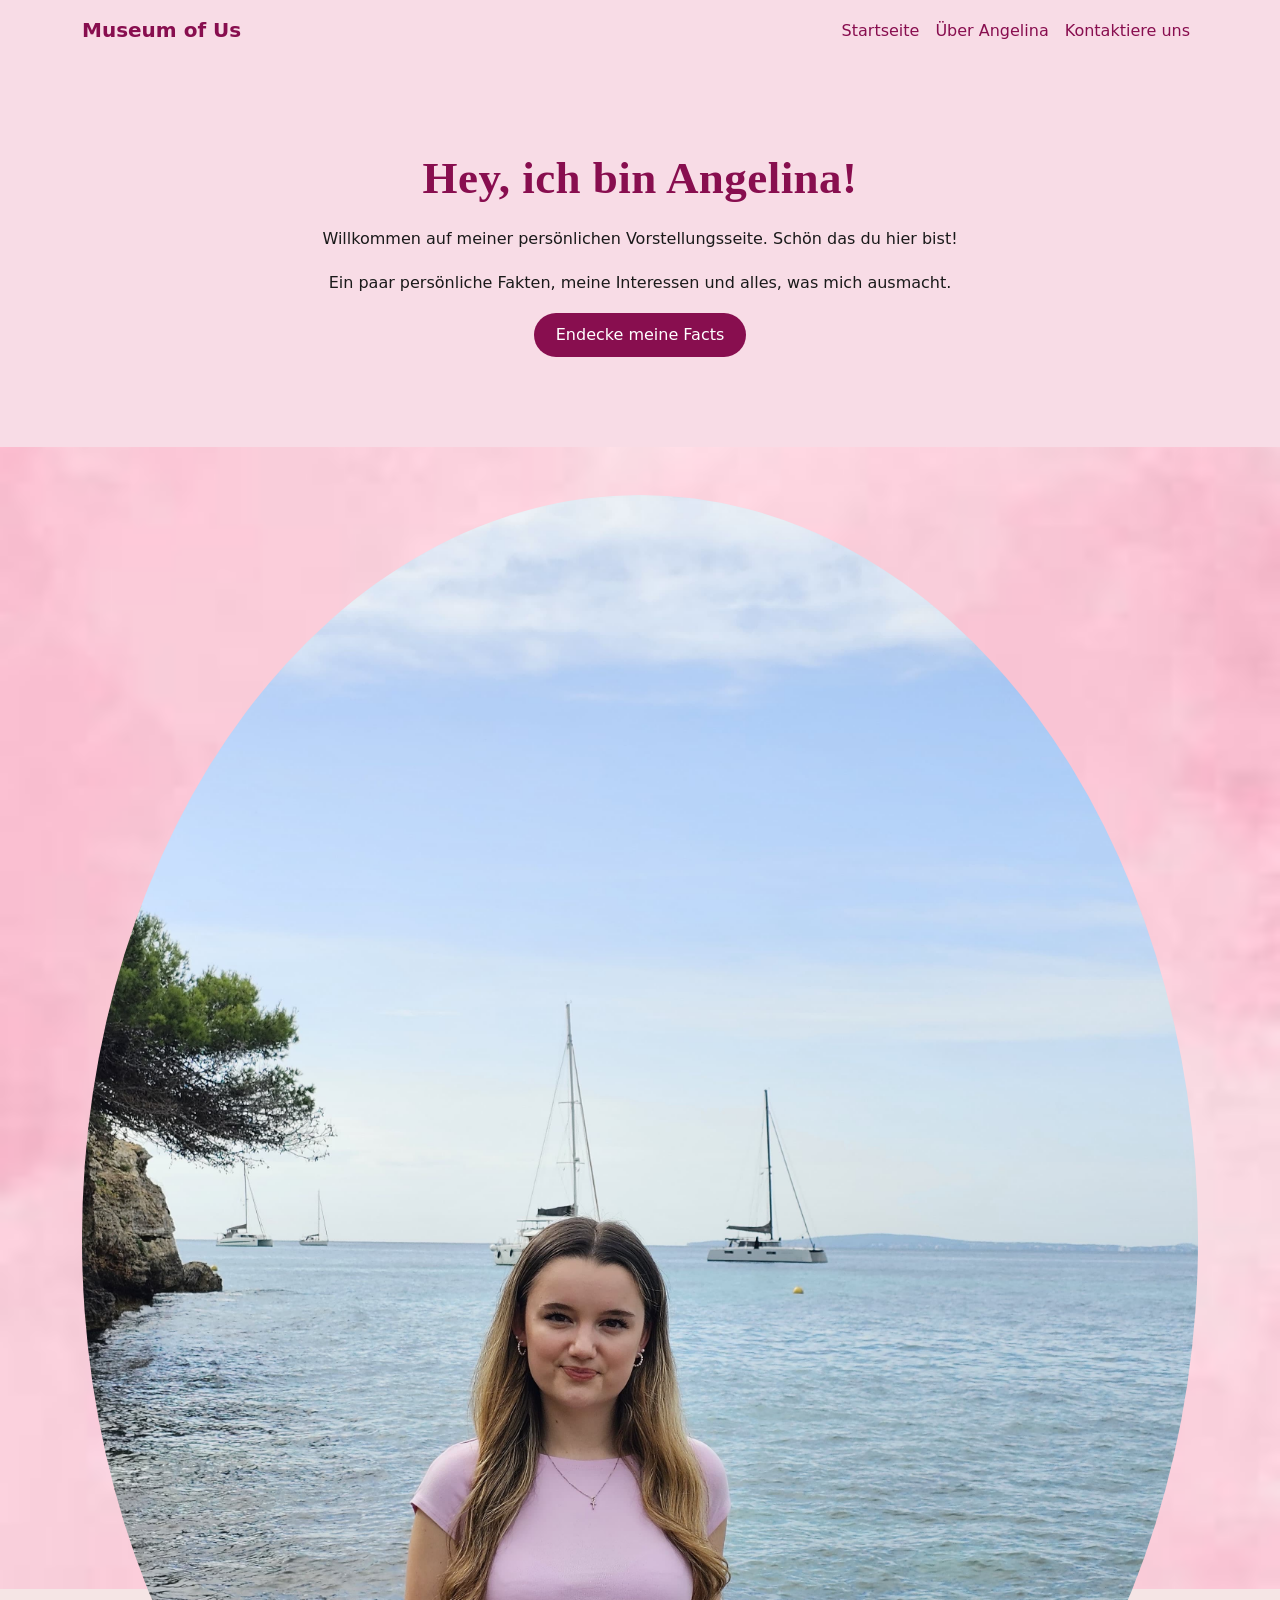
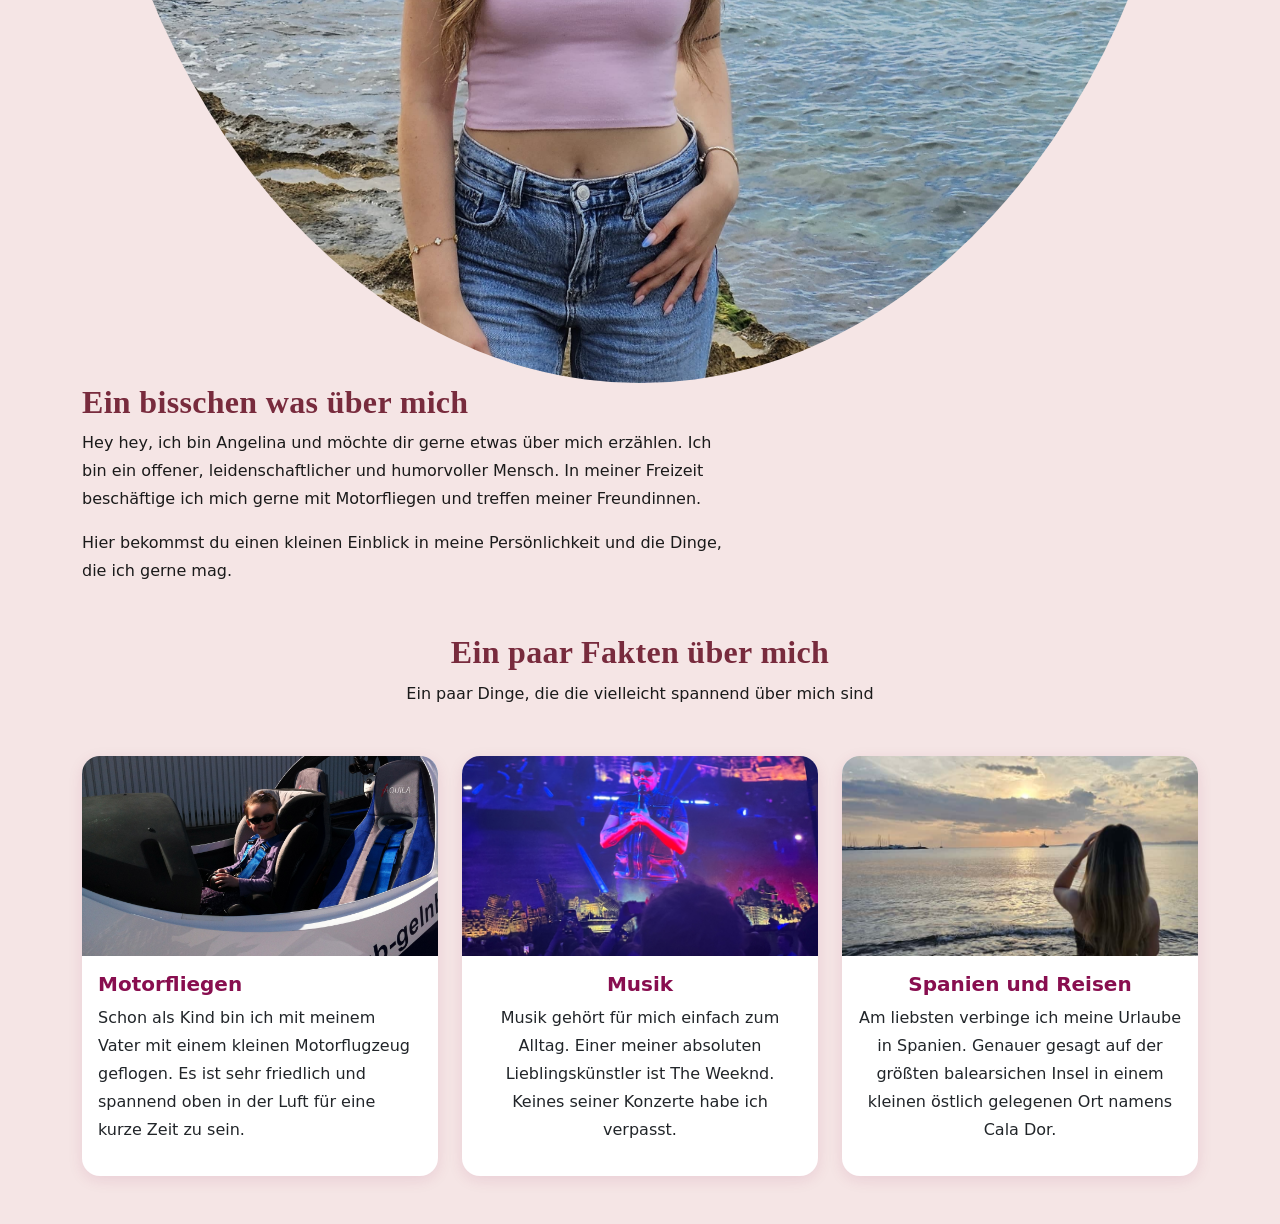
==== angelina.html @ 8da5ff8a "angelina.html geändert" ====
<!DOCTYPE html>
<html lang="de">
<head>
        <meta charset="UTF-8">
        <meta name="viewport" content="width=device-width, initial-scale=1.0">

        <title> Über mich</title>

        <link href="https://cdn.jsdelivr.net/npm/bootstrap@5.3.8/dist/css/bootstrap.min.css" rel="stylesheet">
        <link rel="stylesheet" href="style.css">
    </head>
   
    <body class="ueber-mich-seite">
        <nav class="navbar navbar-expand-lg nabar light">
            <div class="container">

                <a class="navbar-brand" href="index.html">Museum of Us</a>

                <div class="navbar-nav" ms-auto>
                    <a class="nav-link" href="index.html">Startseite</a>
                    <a class="nav-link" href="angelina.html">Über Angelina</a>
                    <a class="nav-link" href="kontakt.html">Kontaktiere uns</a>
                </div>
                    
            </div>
        </nav>



        <header class=" about-header text-center">
            <div class="container">
                
                <h1>Hey, ich bin Angelina!</h1>

                <p>Willkommen auf meiner persönlichen Vorstellungsseite. Schön das du hier bist!</p>

                <p>
                    Ein paar persönliche Fakten, meine Interessen und alles, was mich ausmacht.
                </p>

                <a href="#facts" class="btn pink-button">
                    Endecke meine Facts
                </a>

            </div>
        </header>

         <section class="container my-5">

                    <div class="row align-items-center g-4>

                        <div class="col-md-5 text-center">
                            <img src="images/angelina.jpg"
                             class="img-fluid rounded-circle"
                             alt="Mein Foto">

                        </div>

                        <div class="col-md-7">

                            <h2>Ein bisschen was über mich</h2>

                            <p>
                                Hey hey, ich bin Angelina und möchte dir gerne etwas über mich erzählen. Ich bin ein offener, leidenschaftlicher und humorvoller Mensch. In meiner Freizeit beschäftige ich mich gerne mit Motorfliegen und treffen meiner Freundinnen.
                            </p>

                            <p>
                                Hier bekommst du einen kleinen Einblick in meine Persönlichkeit und die Dinge, die ich gerne mag.
                            </p>

                     </div>
                 </div> 

             </section>


                <section class="container my-5" id="facts">

                    <div class="text-center mb-5">
                        
                            <h2>Ein paar Fakten über mich</h2>

                            <p> Ein paar Dinge, die die vielleicht spannend über mich sind</p>
                           
                        </div>


                        <div class="row g-4">


                            <div class="col-md-4">

                                <div class="card fact-card h-100">

                                   <img src="images/angelina fliegen.JPG" 
                                        class="card-img-top" 
                                        alt="Motorfliegen">

                                   <div class="card-body" text-center">
                        
                                        <h5> Motorfliegen</h5>
                                        <p>
                                            Schon als Kind bin ich mit meinem Vater mit einem kleinen Motorflugzeug geflogen. Es ist sehr friedlich und spannend oben in der Luft für eine kurze Zeit zu sein.
                                        </p>

                                    </div>
                               
                                </div>

                           </div>
                                  
                           
                           <div class="col-md-4">

                                <div class="card fact-card h-100">

                                     <img src="images/the weeknd.JPG"
                                          class="card-img-top"
                                          alt="The Weeknd">

                                     <div class="card-body text-center">

                                          <h5>Musik</h5>

                                          <p> 
                                              Musik gehört für mich einfach zum Alltag. Einer meiner absoluten Lieblingskünstler ist The Weeknd. Keines seiner Konzerte habe ich verpasst.
                                          </p>
                                     </div>
                                </div>
                           </div>

                           <div class="col-md-4">

                                <div class="card fact-card h-100">

                                     <img src="images/angelina urlaub.jpg" 
                                          class="card-img-top"
                                          alt="Spanien">

                                     <div class="card-body text-center">

                                          <h5>Spanien und Reisen</h5>
                                          <p>
                                              Am liebsten verbinge ich meine Urlaube in Spanien. Genauer gesagt auf der größten balearsichen Insel in einem kleinen östlich gelegenen Ort namens Cala Dor.

                                         </p>

                                   </div>
                          
                             </div>

                     </div>

                </div>

             </section>
             
                   
            </body>
            </html>
---- style.css ----
body {
  background-image: url("images/hintergrund.jpg");
  background-size: cover;
  background-position: center;
  background-repeat: no-repeat;
  background-attachment: fixed;
  min-height: 100vh;
}
h1 {
    font-family: 'Imperial Script', cursive;
    font-size: 70px;
    font-weight: 400;
}
.btn-museum {
    background-color: #f5e5e5;
    color: #000000;
    border: 1px solid #f5e5e5;
}
/* Kontaktbereich */
.Kontakt-container {
    max-width: 650px;
    margin: 50px auto;
    padding: 30px;
    background-color: #ffffff;
    border-radius: 15px;
}

/* Überschrift */
.Kontakt-container h2 {
    text-align: center;
    font-size: 28px;
    margin-bottom: 15px;
}

/* Beschreibungstext */
.Kontakt-container p {
    text-align: center;
    margin-bottom: 25px;
}

/* Beschriftungen */
.Kontakt-container label {
    display: block;
    font-weight: bold;
    margin-bottom: 8px;
}

/* Eingabefelder */
.Kontakt-container input,
.Kontakt-container textarea {
    width: 100%;
    padding: 12px;
    margin-bottom: 20px;
    border: 1px solid #e8c5d0;
    border-radius: 8px;
    box-sizing: border-box;
    font-family: Arial, sans-serif;
    font-size: 15px;
}

/* Absende-Button */
.Kontakt-container button {
    background-color: #f5e5e5;
    color: #000000;
    border: 1px solid #e8c5d0;
    padding: 12px 25px;
    border-radius: 8px;
    cursor: pointer;
}

/* Button beim Darüberfahren */
.Kontakt-container button:hover {
    background-color: #e8c5d0;
}
/* =====================================================================
   MUSEUM OF US – style.css
   Eigene Gestaltung zusätzlich zu Bootstrap 5.3
   Aufbau:
     1. Variablen (Farben, Schriften)
     2. Grundlagen
     3. Navigation
     4. Eingangshalle (Hero)
     5. Allgemeine Abschnitte
     6. Karussell
     7. Akkordeon
     8. Buttons
     9. Modal
    10. Footer
    11. Animationen & Barrierefreiheit
    12. Responsive Anpassungen
   ===================================================================== */

/* ---------------------------------------------------------------------
   1. VARIABLEN
   Zentrale Stelle für Farben und Schriften: einmal ändern, überall wirksam
   --------------------------------------------------------------------- */
:root {
  --farbe-rosa: #f5e5e5;        /* Hauptfarbe für Hintergründe */
  --farbe-weinrot: #782b3d;     /* Akzentfarbe für Überschriften, Buttons, Navigation */
  --farbe-weinrot-dunkel: #5c1f2d; /* etwas dunkler für Hover-Effekte */
  --farbe-creme: #dfdfdb;       /* Text auf weinroten Flächen */
  --farbe-schwarz: #1a1a1a;     /* Text auf rosa Flächen (weiches Schwarz) */
  --farbe-rosa-dunkel: #ecd3d3; /* leicht dunkleres Rosa für abwechselnde Abschnitte */

  --schrift-titel: "Cormorant Garamond", Georgia, "Times New Roman", serif;
  --schrift-text: "Lato", system-ui, -apple-system, "Segoe UI", sans-serif;
}
/* UX-Verbesserung: Hintergrund ändern, da das Logo beim Lesen stört */
body.startseite {
  background-image: url("../images/hintergrundrosa.jpg");
  background-size: cover;
  background-position: center;
  background-repeat: no-repeat;
  background-attachment: fixed;
}
/* ---------------------------------------------------------------------
   2. GRUNDLAGEN
   --------------------------------------------------------------------- */
html {
  scroll-behavior: smooth;   /* sanftes Scrollen bei Ankerlinks */
}

body {
  background-color: var(--farbe-rosa);
  color: var(--farbe-schwarz);
  font-family: var(--schrift-text);
  font-weight: 400;
  line-height: 1.75;
}

/* Überschriften in der eleganten Serifenschrift, weinrot */
h1, h2, h3, h4 {
  font-family: var(--schrift-titel);
  color: var(--farbe-weinrot);
  font-weight: 600;
  letter-spacing: 0.01em;
}

/* Sprunglink für Tastaturnutzer:innen */
.skip-link {
  position: absolute;
  top: 0.5rem;
  left: 0.5rem;
  z-index: 2000;
  background: var(--farbe-weinrot);
  color: var(--farbe-creme);
  padding: 0.5rem 1rem;
  border-radius: 0.25rem;
}

/* Kleine Zeile über Überschriften (wie Saalnummern im Museum) */
.eyebrow {
  font-family: var(--schrift-text);
  text-transform: uppercase;
  letter-spacing: 0.25em;
  font-size: 0.8rem;
  font-weight: 700;
  color: var(--farbe-weinrot);
  margin-bottom: 0.75rem;
}

/* ---------------------------------------------------------------------
   3. NAVIGATION
   --------------------------------------------------------------------- */
.museum-navbar {
  background-color: var(--farbe-weinrot);
  border-bottom: 3px double var(--farbe-creme);  /* doppelte Linie wirkt wie ein Rahmen */
  padding-block: 0.75rem;
  transition: box-shadow 0.3s ease;
}

/* Schatten, sobald gescrollt wurde (Klasse wird in script.js gesetzt) */
.museum-navbar.is-scrolled {
  box-shadow: 0 4px 18px rgba(0, 0, 0, 0.25);
}

.museum-navbar .navbar-brand {
  font-family: var(--schrift-titel);
  font-size: 1.7rem;
  font-weight: 700;
  color: var(--farbe-creme);
  letter-spacing: 0.04em;
}

/* Das kleine "of" in kursiv */
.brand-of {
  font-style: italic;
  font-weight: 500;
}

.museum-navbar .nav-link {
  color: var(--farbe-creme);
  text-transform: uppercase;
  letter-spacing: 0.15em;
  font-size: 0.85rem;
  padding: 0.6rem 1rem;
  position: relative;
}
/* UX-Verbesserung: Button besser sichtbar */
.museum-navbar .navbar-toggler {
  --bs-navbar-toggler-border-color: var(--farbe-creme);
  border-width: 2px;
  min-width: 48px;
  min-height: 48px;
}
/* Feine Linie unter dem aktiven bzw. überfahrenen Menüpunkt (nur Desktop) */
@media (min-width: 992px) {
  .museum-navbar .nav-link::after {
    content: "";
    position: absolute;
    left: 1rem;
    right: 1rem;
    bottom: 0.25rem;
    height: 1px;
    background: var(--farbe-creme);
    transform: scaleX(0);
    transition: transform 0.3s ease;
  }

  .museum-navbar .nav-link:hover::after,
  .museum-navbar .nav-link.active::after,
  .museum-navbar .nav-link.show::after {
    transform: scaleX(1);
  }
}

.museum-navbar .nav-link:hover,
.museum-navbar .nav-link:focus,
.museum-navbar .nav-link.active {
  color: #ffffff;
}

/* Dropdown-Menü im Museumsstil */
.museum-dropdown {
  background-color: var(--farbe-rosa);
  border: 1px solid var(--farbe-weinrot);
  border-radius: 0;
  margin-top: 0.5rem;
}

.museum-dropdown .dropdown-item {
  font-family: var(--schrift-titel);
  font-size: 1.15rem;
  color: var(--farbe-weinrot);
  padding: 0.6rem 1.5rem;
}

.museum-dropdown .dropdown-item:hover,
.museum-dropdown .dropdown-item:focus {
  background-color: var(--farbe-weinrot);
  color: var(--farbe-creme);
}

/* ---------------------------------------------------------------------
   4. EINGANGSHALLE (HERO)
   --------------------------------------------------------------------- */
.hero {
  padding-block: clamp(3rem, 9vw, 7rem);  /* flexibler Abstand je nach Bildschirmbreite */
  /* Dezenter Verlauf, der an eine Museumswand im Spotlight erinnert */
  background: radial-gradient(ellipse at top, #fbf1f1 0%, var(--farbe-rosa) 65%);
}

.hero h1 {
  font-size: clamp(2.6rem, 7vw, 5rem);    /* skaliert zwischen Smartphone und Desktop */
  line-height: 1.1;
  margin-bottom: 1.25rem;
}
.title-accent {
  font-style: italic;
  font-weight: 500;
}

/* Verzierung: Linie – Raute – Linie */
.ornament {
  display: flex;
  align-items: center;
  justify-content: center;
  gap: 1rem;
  color: var(--farbe-weinrot);
  margin: 1.5rem auto 2rem;
  max-width: 260px;
}

.ornament::before,
.ornament::after {
  content: "";
  flex: 1;
  height: 1px;
  background: var(--farbe-weinrot);
}

.lead-museum {
  font-family: var(--schrift-titel);
  font-size: clamp(1.3rem, 3vw, 1.7rem);
  font-style: italic;
  line-height: 1.5;
  color: var(--farbe-weinrot);
}

.intro {
  font-size: 1.05rem;
  max-width: 62ch;                         /* angenehme Zeilenlänge */
  margin-inline: auto;
  margin-top: 1.5rem;
}

/* ---------------------------------------------------------------------
   5. ALLGEMEINE ABSCHNITTE
   --------------------------------------------------------------------- */
.section-gallery,
.section-guide,
.section-audio {
  padding-block: clamp(3rem, 7vw, 5.5rem);
}

/* Abwechselnde Hintergründe sorgen für Rhythmus wie wechselnde Wandfarben */
.section-gallery {
  background-color: var(--farbe-rosa-dunkel);
  border-top: 1px solid rgba(120, 43, 61, 0.25);
  border-bottom: 1px solid rgba(120, 43, 61, 0.25);
}

.section-audio {
  background-color: var(--farbe-rosa-dunkel);
  border-top: 1px solid rgba(120, 43, 61, 0.25);
}

.section-header {
  margin-bottom: 2.5rem;
}

.section-header h2,
.section-audio h2 {
  font-size: clamp(2rem, 4.5vw, 3rem);
}

.section-sub {
  font-size: 1.05rem;
  max-width: 55ch;
  margin-inline: auto;
}

/* ---------------------------------------------------------------------
   6. KARUSSELL (Exponate)
   --------------------------------------------------------------------- */
.museum-carousel {
  background-color: var(--farbe-weinrot);
  padding: 1.25rem 1.25rem 5rem;       /* unten Platz für die Indikatoren */ /* UX-Verbesserung: Abstand nach unten, damit die Pfeile nicht überlappen */
  box-shadow: 0 18px 40px rgba(60, 15, 28, 0.35);
  border: 1px solid var(--farbe-weinrot-dunkel);
}
/* UX-Verbesserung: Pfeile sollen nicht im Bild liegen */
.museum-carousel .carousel-control-prev,
.museum-carousel .carousel-control-next {
  top: auto;
  bottom: 0.5rem;
  width: 48px;
  height: 48px;
  opacity: 1;
  background-color: var(--farbe-creme);
  border-radius: 50%;
}
/* UX-Verbesserung: Position der Pfeile vom Rand */
.museum-carousel .carousel-control-prev { 
  left: 1rem; 
}
.museum-carousel .carousel-control-next { 
  right: 1rem; 
}
.museum-carousel .carousel-control-prev-icon,
.museum-carousel .carousel-control-next-icon {
  filter: invert(1);   /* UX-Verbesserung: weißer Pfeil wird schwarz, weil Bootstrap die Pfeile standartmäßig weiß macht, wir den Pfeil aber sichtbarer haben möchten*/
}
.exhibit {
  margin: 0;
}

/* Bilderrahmen-Platzhalter: goldener Look wird bewusst vermieden, wir bleiben im Farbschema */
.exhibit-frame {
  aspect-ratio: 16 / 10;                   /* gleichbleibendes Seitenverhältnis */
  display: flex;
  align-items: center;
  justify-content: center;
  background: linear-gradient(135deg, #f5e5e5 0%, #e6c9cf 100%);
  border: 10px solid var(--farbe-creme);
  outline: 1px solid var(--farbe-creme);
  outline-offset: 6px;
  font-family: var(--schrift-titel);
  font-size: clamp(1.6rem, 4vw, 2.6rem);
  font-style: italic;
  color: var(--farbe-weinrot);
}

/* Falls ihr echte Bilder einsetzt: gleiche Rahmung */
.exhibit-img {
  width: 100%;
  aspect-ratio: 16 / 10;
  object-fit: cover;
  border: 10px solid var(--farbe-creme);
  outline: 1px solid var(--farbe-creme);
  outline-offset: 6px;
}

/* Beschriftungsschild unter dem Exponat */
.exhibit-plaque {
  text-align: center;
  color: var(--farbe-creme);
  padding: 1.75rem 0.5rem 0.5rem;            /* seitlich Platz für die Pfeile */ /* UX-Verbesserung: seitlicher Platz wird nicht mehr gebraucht */
}

.exhibit-plaque h3 {
  color: var(--farbe-creme);
  font-size: clamp(1.4rem, 3vw, 1.9rem);
  margin-bottom: 0.4rem;
}

.exhibit-plaque p {
  margin: 0;
  font-size: 0.95rem;
}

.museum-carousel .carousel-indicators {
  margin-bottom: 0.9rem;
}

.museum-carousel .carousel-indicators [data-bs-target] {
  background-color: var(--farbe-creme);
}

.carousel-counter {
  text-align: center;
  margin-top: 1rem;
  font-size: 0.85rem;
  letter-spacing: 0.2em;
  text-transform: uppercase;
  color: var(--farbe-weinrot);
}

/* ---------------------------------------------------------------------
   7. AKKORDEON (Museumsführer)
   Bootstrap-Variablen werden überschrieben, damit die Farben passen
   --------------------------------------------------------------------- */
.museum-accordion {
  --bs-accordion-bg: transparent;
  --bs-accordion-border-color: var(--farbe-weinrot);
  --bs-accordion-border-radius: 0;
  --bs-accordion-inner-border-radius: 0;
  --bs-accordion-btn-focus-box-shadow: 0 0 0 0.2rem rgba(120, 43, 61, 0.3);
  --bs-accordion-active-bg: var(--farbe-weinrot);
  --bs-accordion-active-color: var(--farbe-creme);
}

.museum-accordion .accordion-item {
  background-color: transparent;
  border-radius: 0;
}

.museum-accordion .accordion-button {
  font-family: var(--schrift-titel);
  font-size: 1.35rem;
  font-weight: 600;
  color: var(--farbe-weinrot);
  background-color: var(--farbe-rosa);
  padding: 1.1rem 1.5rem;
}

/* Geöffneter Abschnitt: weinroter Hintergrund, cremefarbene Schrift */
.museum-accordion .accordion-button:not(.collapsed) {
  background-color: var(--farbe-weinrot);
  color: var(--farbe-creme);
}

/* Pfeil-Icon im geöffneten Zustand hell einfärben */
.museum-accordion .accordion-button:not(.collapsed)::after {
  filter: brightness(0) invert(0.87);
}

.museum-accordion .accordion-body {
  background-color: #fbf1f1;
  color: var(--farbe-schwarz);
  padding: 1.5rem;
}

/* ---------------------------------------------------------------------
   8. BUTTONS
   --------------------------------------------------------------------- */
.btn-museum,
.btn-museum-outline {
  font-family: var(--schrift-text);
  text-transform: uppercase;
  letter-spacing: 0.15em;
  font-size: 0.85rem;
  font-weight: 700;
  padding: 0.85rem 1.75rem;
  border-radius: 0;                         /* eckig wirkt klassisch */
  border: 2px solid var(--farbe-weinrot);
  transition: background-color 0.25s ease, color 0.25s ease, transform 0.25s ease;
}

/* Gefüllter Button */
.btn-museum {
  background-color: var(--farbe-weinrot);
  color: var(--farbe-creme);
}

.btn-museum:hover,
.btn-museum:focus {
  background-color: var(--farbe-weinrot-dunkel);
  border-color: var(--farbe-weinrot-dunkel);
  color: #ffffff;
  transform: translateY(-2px);
}

/* Button nur mit Rand */
.btn-museum-outline {
  background-color: transparent;
  color: var(--farbe-weinrot);
}

.btn-museum-outline:hover,
.btn-museum-outline:focus {
  background-color: var(--farbe-weinrot);
  color: var(--farbe-creme);
  transform: translateY(-2px);
}

/* ---------------------------------------------------------------------
   10. FOOTER
   --------------------------------------------------------------------- */
.museum-footer {
  background-color: var(--farbe-weinrot);
  color: var(--farbe-creme);
  padding-block: 3rem;
  border-top: 3px double var(--farbe-creme);
}

.footer-title {
  font-family: var(--schrift-titel);
  font-size: 1.8rem;
  margin-bottom: 0.25rem;
}

.footer-text {
  margin-bottom: 0.5rem;
}

.footer-small {
  font-size: 0.85rem;
  opacity: 0.85;
  margin-bottom: 0;
}

/* ---------------------------------------------------------------------
   11. ANIMATIONEN & BARRIEREFREIHEIT
   --------------------------------------------------------------------- */

/* Einblend-Effekt: Elemente mit .reveal erscheinen beim Scrollen (script.js setzt .is-visible).
   Die Klasse .js-aktiv wird nur gesetzt, wenn JavaScript läuft –
   ohne JavaScript bleibt alles sichtbar. */
.js-aktiv .reveal {
  opacity: 0;
  transform: translateY(24px);
  transition: opacity 0.9s ease, transform 0.9s ease;
}

.js-aktiv .reveal.is-visible {
  opacity: 1;
  transform: none;
}

/* Sichtbarer Fokus für Tastaturbedienung */
a:focus-visible,
button:focus-visible {
  outline: 3px solid var(--farbe-weinrot);
  outline-offset: 3px;
}

.museum-navbar a:focus-visible,
.museum-navbar button:focus-visible,
.museum-carousel button:focus-visible {
  outline-color: var(--farbe-creme);
}

/* Nutzer:innen, die weniger Bewegung wünschen, bekommen keine Animationen */
@media (prefers-reduced-motion: reduce) {
  html {
    scroll-behavior: auto;
  }

  .js-aktiv .reveal {
    opacity: 1;
    transform: none;
    transition: none;
  }

  .btn-museum,
  .btn-museum-outline {
    transition: none;
  }
}

/* ---------------------------------------------------------------------
   12. RESPONSIVE ANPASSUNGEN
   Bootstrap übernimmt das Grundraster, hier nur Feinschliff
   --------------------------------------------------------------------- */

/* Tablet und kleiner (< 992px): Menü ist eingeklappt */
@media (max-width: 991.98px) {
  .museum-navbar .navbar-collapse {
    padding-top: 0.75rem;
    border-top: 1px solid rgba(223, 223, 219, 0.3);
    margin-top: 0.75rem;
  }

  .museum-dropdown {
    background-color: transparent;
    border: none;
    padding-left: 1rem;
  }

  .museum-dropdown .dropdown-item {
    color: var(--farbe-creme);
  }
}

/* Smartphone (< 576px) */
@media (max-width: 575.98px) {
  .museum-carousel {
    padding: 0.75rem 0.75rem 3rem;
  }

  .exhibit-frame,
  .exhibit-img {
    border-width: 6px;
    outline-offset: 4px;
  }

  .exhibit-plaque {
    padding: 1.25rem 0.5rem 0.25rem;
  }

  /* Pfeile verkleinern, damit sie das Bild nicht verdecken */
  .museum-carousel .carousel-control-prev,
  .museum-carousel .carousel-control-next {
    width: 12%;
  }

  .btn-museum,
  .btn-museum-outline {
    width: 100%;                            /* volle Breite = leicht mit dem Daumen zu treffen */
  }

  .modal-footer .btn {
    width: auto;
  }
}
/* Ausstellung Lenja */

.lenja-intro {
    padding-top: 100px;
    padding-bottom: 100px;
}

/* Große Überschrift */
.lenja-intro h1 {
    font-family: 'Cormorant Garamond', serif;
    font-size: clamp(42px, 5vw, 65px);
    font-weight: 600;
    margin-bottom: 25px;
}

/* Beschreibungstext */
.lenja-intro-text {
    font-family: 'Lato', sans-serif;
    font-size: 20px;
    line-height: 1.9;
    color: #555;
}

.lenja-portrait-frame img {
    width: 100%;
    height: 480px;
    object-fit: cover;
}

/* Urlaubsorte Bilder anordnen */
.reise-galerie {
  column-count: 2;
  column-gap: 20px;
}

.reise-bild {
  position: relative;
  break-inside: avoid;
  margin-bottom: 20px;
}

.reise-bild img {
  width: 100%;
  height: auto;
  display: block;
}

.reise-ort {
  position: absolute;
  top: 10px;
  left: 10px;
  color: black;
  background: rgba(255, 255, 255, 0.8);
  padding: 5px 10px;
  font-size: 14px;
}
.reise-beschreibung {
  margin-left: 15px;
  margin-right: 15px;
}
/* Bildergalerie aus dem Archiv */
.lenja-archiv {
  margin-top: 80px;
}

.archiv-galerie {
  column-count: 3;
  column-gap: 15px;
}

.archiv-bild {
  break-inside: avoid;
  margin-bottom: 15px;
}

.archiv-bild img {
  width: 100%;
  height: auto;
  display: block;
}

body.ueber-mich-seite {
    background-image: url("./images/hintergrund3.jpg");
    background-size: cover;
    background-position: center;
    background-repeat: no-repeat;
    background-attachment: fixed;
    min-height: 100vh;
}
/* Navigation */
.navbar {
    background-color: #f8dce6;
}

.navbar-brand {
    color: #880e4f;
    font-weight: bold;
}

.nav-link {
    color: #880e4f;
}

/* Begrüßungsbereich */
.about-header {
    background-color: #f8dce6;
    padding: 90px 20px;
}

.about-header h1 {
    color: #880e4f;
    font-size: 45px;
    margin-bottom: 20px;
}

.small-heading {
    color: #b04b78;
    letter-spacing: 3px;
    font-size: 12px;
    font-weight: bold;
}

/* Buttons */
.pink-button {
    background-color: #880e4f;
    color: white;
    border-radius: 25px;
    padding: 10px 22px;
    border: none;
    transition: 0.3s;
}

.pink-button:hover {
    background-color: #bd648d;
    color: white;
    transform: translateY(-3px);
}

/* Portrait */
.portrait {
    width: 300px;
    height: 350px;
    object-fit: cover;
    border-radius: 20px;
}



/* Facts-Bereich */
.facts-section {
    background-color: #fceaf0;
}

.fact-card {
    border: none;
    border-radius: 18px;
    overflow: hidden;
    box-shadow: 0 4px 15px rgba(136, 14, 79, 0.10);
    transition: 0.3s;
}

.fact-card:hover {
    transform: translateY(-5px);
}

.fact-card img {
    height: 200px;
    object-fit: cover;
}

.fact-card h5 {
    color: #880e4f;
    font-weight: bold;
}

/* Zufälliger Fact */
.fact-box {
    background-color: #f8dce6;
    padding: 35px;
    border-radius: 20px;
    max-width: 550px;
    margin: 30px auto;
}

#randomFact {
    color: #880e4f;
    font-size: 19px;
    margin-bottom: 25px;
}

/* Footer */
footer {
    background-color: #f8dce6;
    color: #880e4f;
}

footer a {
    color: #880e4f;
}

/* Mobile Ansicht */
@media (max-width: 576px) {

    .about-header {
        padding: 60px 15px;
    }

    .about-header h1 {
        font-size: 32px;
    }

    .portrait {
        width: 240px;
        height: 280px;
    }

}
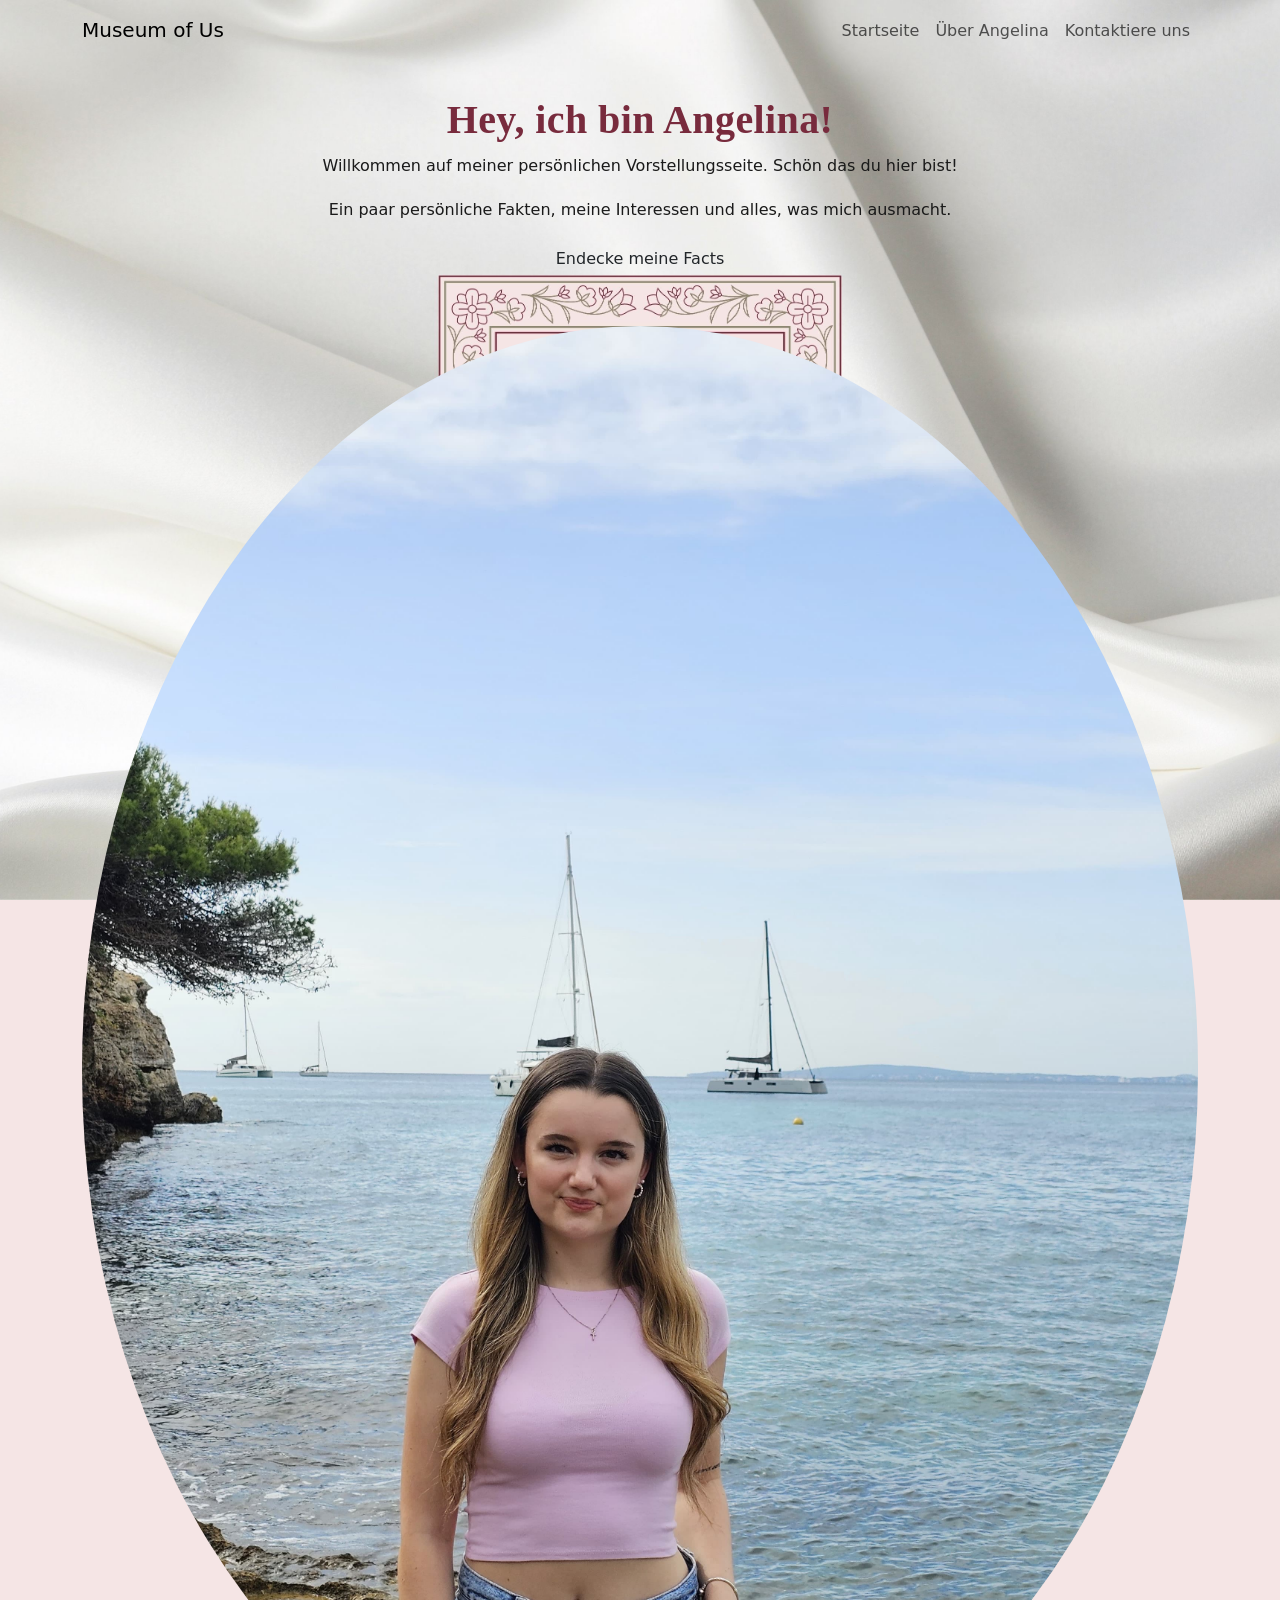
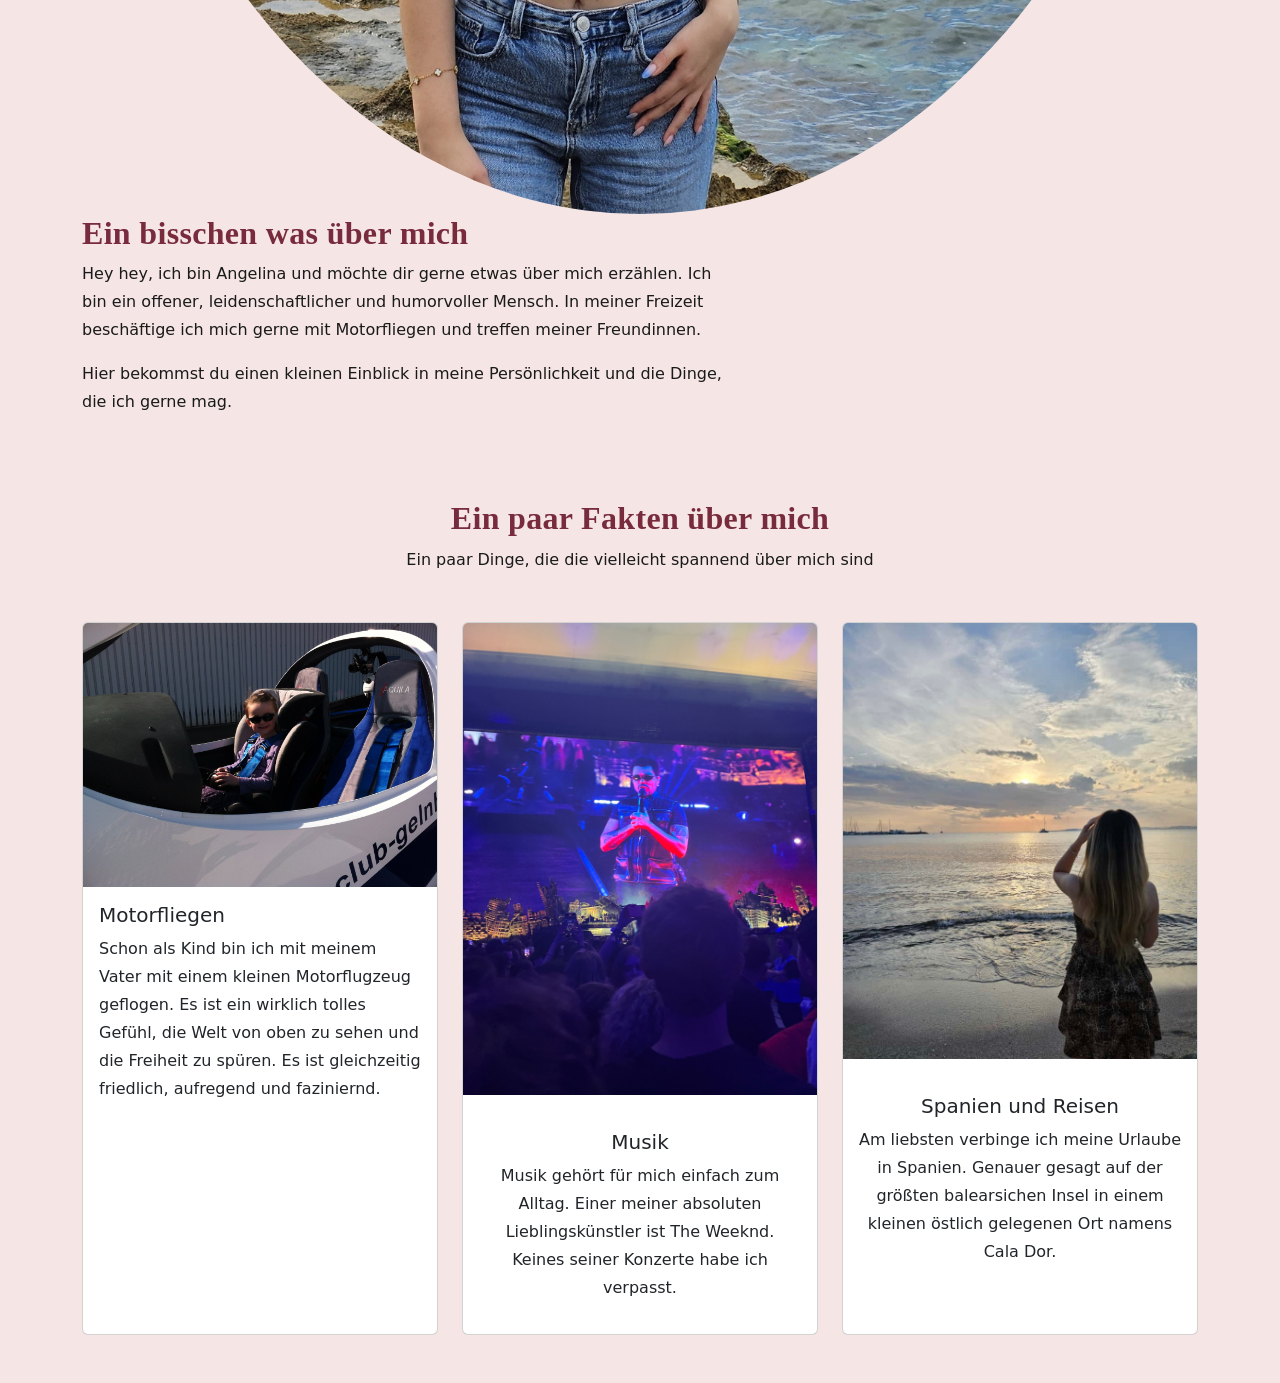
==== commit 7b10c3d8: "angelina.html geändert" ====
--- a/angelina.html
+++ b/angelina.html
@@ -100,7 +100,7 @@
                         
                                         <h5> Motorfliegen</h5>
                                         <p>
-                                            Schon als Kind bin ich mit meinem Vater mit einem kleinen Motorflugzeug geflogen. Es ist sehr friedlich und spannend oben in der Luft für eine kurze Zeit zu sein.
+                                            Schon als Kind bin ich mit meinem Vater mit einem kleinen Motorflugzeug geflogen. Es ist ein wirklich tolles Gefühl, die Welt von oben zu sehen und die Freiheit zu spüren. Es ist gleichzeitig friedlich, aufregend und faziniernd.
                                         </p>
 
                                     </div>
--- a/style.css
+++ b/style.css
@@ -1,3 +1,4 @@
+/* Index Seite */
 body {
   background-image: url("images/hintergrund.jpg");
   background-size: cover;
@@ -6,15 +7,25 @@
   background-attachment: fixed;
   min-height: 100vh;
 }
-h1 {
-    font-family: 'Imperial Script', cursive;
-    font-size: 70px;
-    font-weight: 400;
-}
-.btn-museum {
-    background-color: #f5e5e5;
-    color: #000000;
-    border: 1px solid #f5e5e5;
+.text-center {
+  padding-top: 35px;
+}
+
+.ticket-modal {
+  background: transparent;
+  border: none;
+}
+.ticket-enter {
+  background-color: #f5e5e5;
+  color: #000000;
+  border: 1px solid #e8c5d0;
+  padding: 12px 25px;
+  border-radius: 8px;
+  cursor: pointer;
+}
+.ticket-enter:hover {
+  background-color: #5c1f2d;
+  color: #ffffff;
 }
 /* Kontaktbereich */
 .Kontakt-container {
@@ -72,6 +83,7 @@
 .Kontakt-container button:hover {
     background-color: #e8c5d0;
 }
+
 /* =====================================================================
    MUSEUM OF US – style.css
    Eigene Gestaltung zusätzlich zu Bootstrap 5.3
@@ -265,6 +277,7 @@
   line-height: 1.1;
   margin-bottom: 1.25rem;
 }
+
 .title-accent {
   font-style: italic;
   font-weight: 500;
@@ -299,9 +312,26 @@
 
 .intro {
   font-size: 1.05rem;
-  max-width: 62ch;                         /* angenehme Zeilenlänge */
+  max-width: 62ch;                        
   margin-inline: auto;
   margin-top: 1.5rem;
+}
+
+.side-image {
+    width: 190%;
+    height: auto;
+    object-fit: contain;
+    position: relative;
+}
+
+.left-image {
+    transform: rotate(-8deg);
+    left: -180px
+}
+
+.right-image {
+    transform: rotate(8deg);
+    right: -80px
 }
 
 /* ---------------------------------------------------------------------
@@ -733,141 +763,4 @@
   width: 100%;
   height: auto;
   display: block;
-}
-
-body.ueber-mich-seite {
-    background-image: url("./images/hintergrund3.jpg");
-    background-size: cover;
-    background-position: center;
-    background-repeat: no-repeat;
-    background-attachment: fixed;
-    min-height: 100vh;
-}
-/* Navigation */
-.navbar {
-    background-color: #f8dce6;
-}
-
-.navbar-brand {
-    color: #880e4f;
-    font-weight: bold;
-}
-
-.nav-link {
-    color: #880e4f;
-}
-
-/* Begrüßungsbereich */
-.about-header {
-    background-color: #f8dce6;
-    padding: 90px 20px;
-}
-
-.about-header h1 {
-    color: #880e4f;
-    font-size: 45px;
-    margin-bottom: 20px;
-}
-
-.small-heading {
-    color: #b04b78;
-    letter-spacing: 3px;
-    font-size: 12px;
-    font-weight: bold;
-}
-
-/* Buttons */
-.pink-button {
-    background-color: #880e4f;
-    color: white;
-    border-radius: 25px;
-    padding: 10px 22px;
-    border: none;
-    transition: 0.3s;
-}
-
-.pink-button:hover {
-    background-color: #bd648d;
-    color: white;
-    transform: translateY(-3px);
-}
-
-/* Portrait */
-.portrait {
-    width: 300px;
-    height: 350px;
-    object-fit: cover;
-    border-radius: 20px;
-}
-
-
-
-/* Facts-Bereich */
-.facts-section {
-    background-color: #fceaf0;
-}
-
-.fact-card {
-    border: none;
-    border-radius: 18px;
-    overflow: hidden;
-    box-shadow: 0 4px 15px rgba(136, 14, 79, 0.10);
-    transition: 0.3s;
-}
-
-.fact-card:hover {
-    transform: translateY(-5px);
-}
-
-.fact-card img {
-    height: 200px;
-    object-fit: cover;
-}
-
-.fact-card h5 {
-    color: #880e4f;
-    font-weight: bold;
-}
-
-/* Zufälliger Fact */
-.fact-box {
-    background-color: #f8dce6;
-    padding: 35px;
-    border-radius: 20px;
-    max-width: 550px;
-    margin: 30px auto;
-}
-
-#randomFact {
-    color: #880e4f;
-    font-size: 19px;
-    margin-bottom: 25px;
-}
-
-/* Footer */
-footer {
-    background-color: #f8dce6;
-    color: #880e4f;
-}
-
-footer a {
-    color: #880e4f;
-}
-
-/* Mobile Ansicht */
-@media (max-width: 576px) {
-
-    .about-header {
-        padding: 60px 15px;
-    }
-
-    .about-header h1 {
-        font-size: 32px;
-    }
-
-    .portrait {
-        width: 240px;
-        height: 280px;
-    }
-
 }
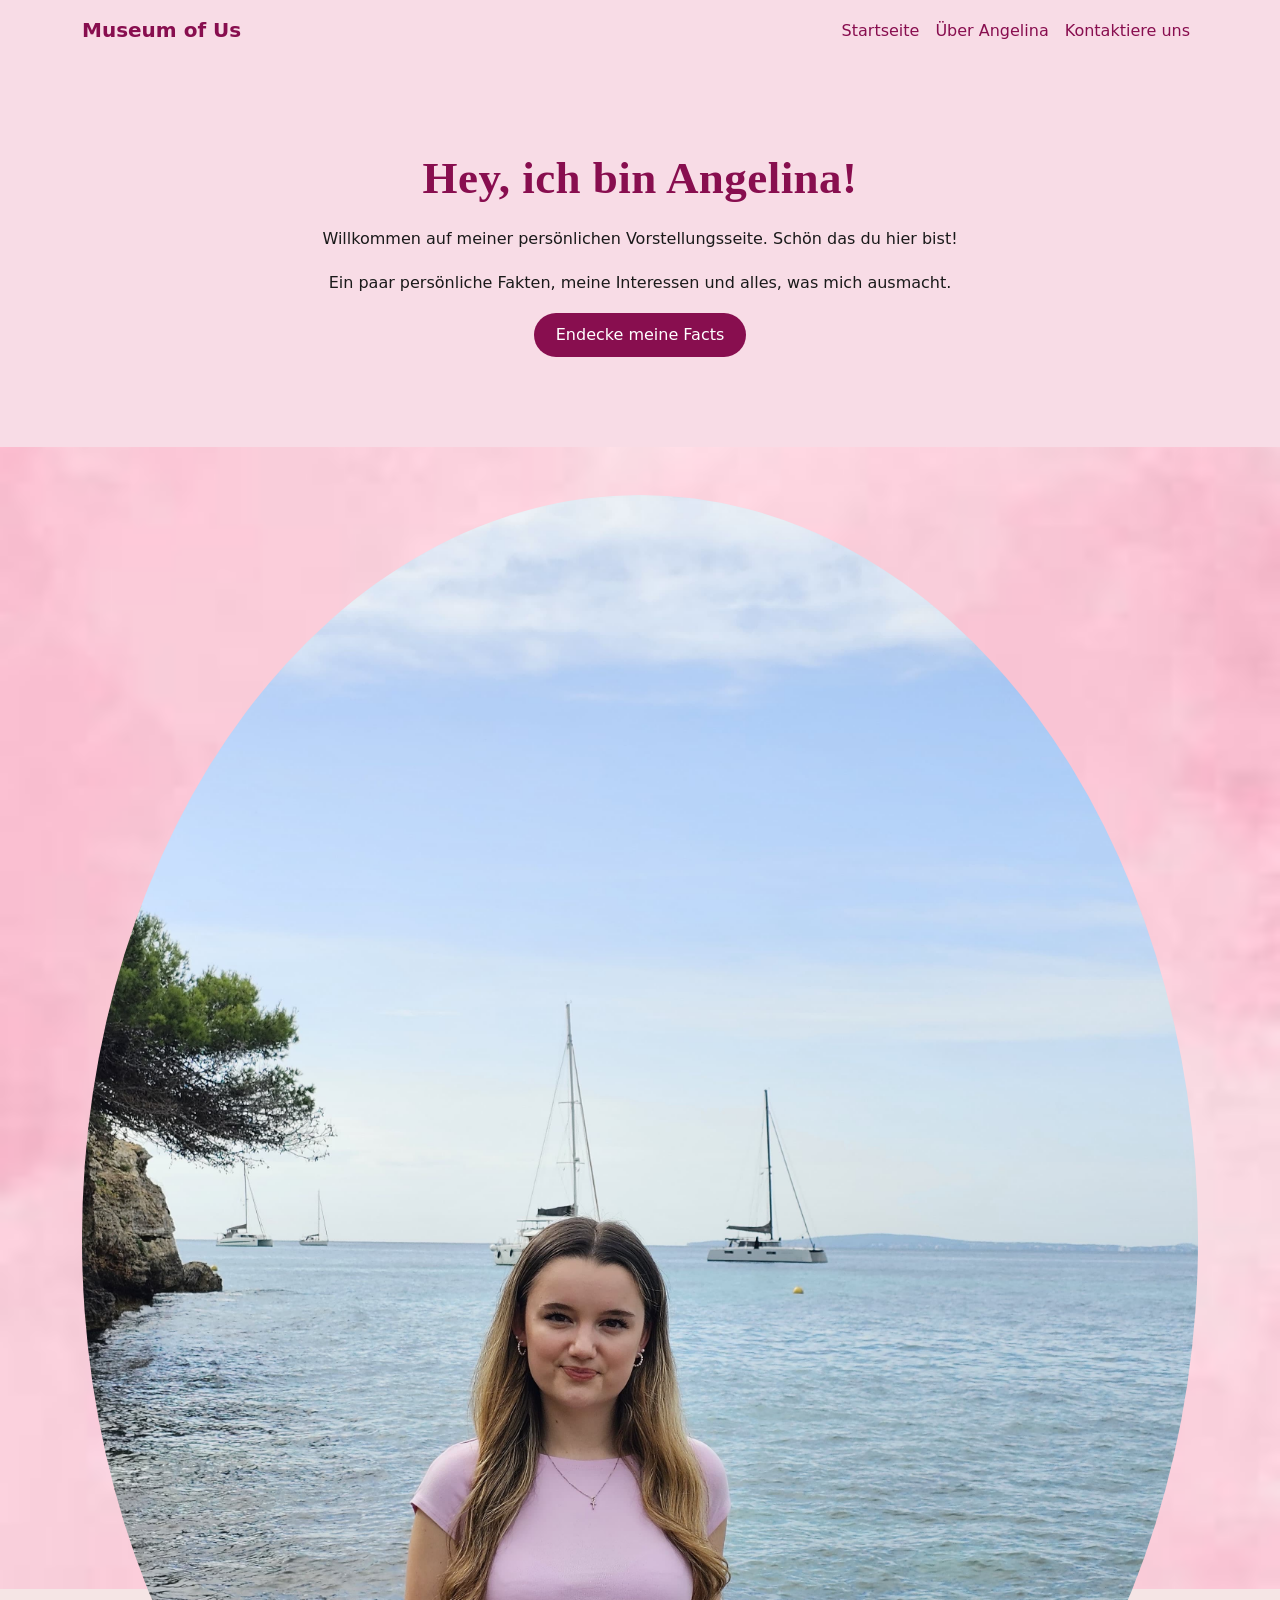
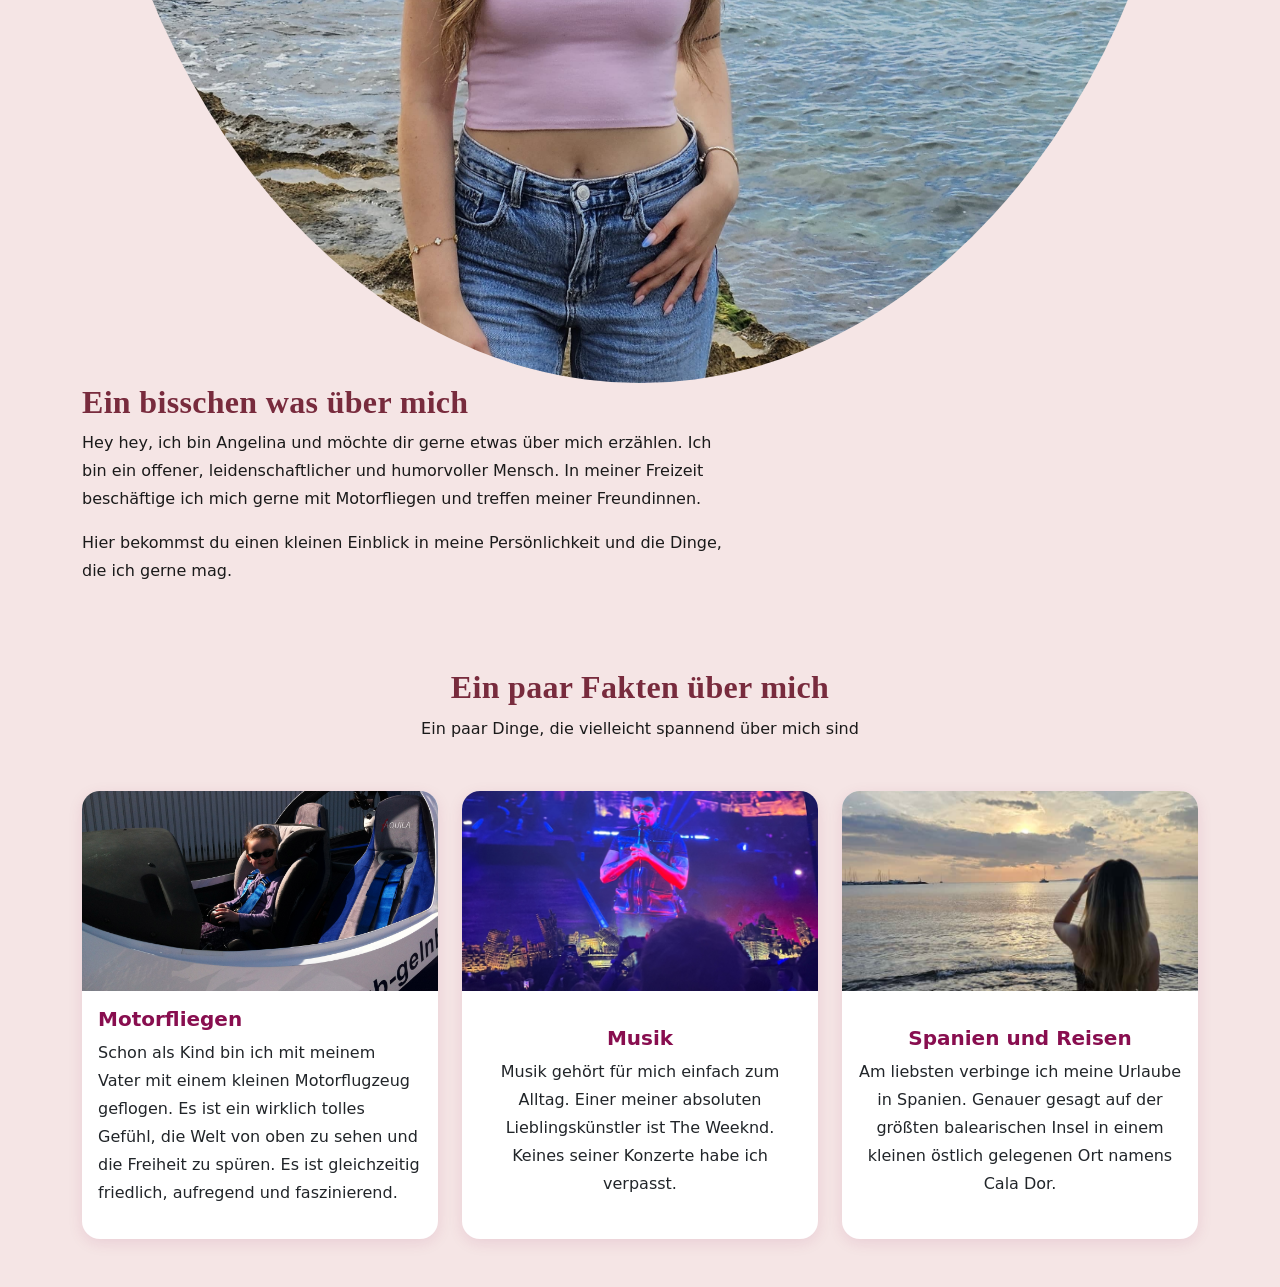
==== commit 7b4645e1: "Navbar angepasst, nur auf deiner Seite rosa" ====
--- a/angelina.html
+++ b/angelina.html
@@ -14,10 +14,10 @@
         <nav class="navbar navbar-expand-lg nabar light">
             <div class="container">
 
-                <a class="navbar-brand" href="index.html">Museum of Us</a>
+                <a class="navbar-brand" href="startseite.html">Museum of Us</a>
 
                 <div class="navbar-nav" ms-auto>
-                    <a class="nav-link" href="index.html">Startseite</a>
+                    <a class="nav-link" href="startseite.html">Startseite</a>
                     <a class="nav-link" href="angelina.html">Über Angelina</a>
                     <a class="nav-link" href="kontakt.html">Kontaktiere uns</a>
                 </div>
@@ -80,7 +80,7 @@
                         
                             <h2>Ein paar Fakten über mich</h2>
 
-                            <p> Ein paar Dinge, die die vielleicht spannend über mich sind</p>
+                            <p> Ein paar Dinge, die vielleicht spannend über mich sind</p>
                            
                         </div>
 
@@ -100,7 +100,7 @@
                         
                                         <h5> Motorfliegen</h5>
                                         <p>
-                                            Schon als Kind bin ich mit meinem Vater mit einem kleinen Motorflugzeug geflogen. Es ist ein wirklich tolles Gefühl, die Welt von oben zu sehen und die Freiheit zu spüren. Es ist gleichzeitig friedlich, aufregend und faziniernd.
+                                            Schon als Kind bin ich mit meinem Vater mit einem kleinen Motorflugzeug geflogen. Es ist ein wirklich tolles Gefühl, die Welt von oben zu sehen und die Freiheit zu spüren. Es ist gleichzeitig friedlich, aufregend und faszinierend.
                                         </p>
 
                                     </div>
@@ -141,7 +141,7 @@
 
                                           <h5>Spanien und Reisen</h5>
                                           <p>
-                                              Am liebsten verbinge ich meine Urlaube in Spanien. Genauer gesagt auf der größten balearsichen Insel in einem kleinen östlich gelegenen Ort namens Cala Dor.
+                                              Am liebsten verbinge ich meine Urlaube in Spanien. Genauer gesagt auf der größten balearischen Insel in einem kleinen östlich gelegenen Ort namens Cala Dor.
 
                                          </p>
 
--- a/style.css
+++ b/style.css
@@ -763,4 +763,198 @@
   width: 100%;
   height: auto;
   display: block;
-}+}
+
+/* Kontaktbereich */
+.Kontakt-container {
+    max-width: 650px;
+    margin: 50px auto;
+    padding: 30px;
+    background-color: #ffffff;
+    border-radius: 15px;
+}
+
+/* Überschrift */
+.Kontakt-container h2 {
+    text-align: center;
+    font-size: 28px;
+    margin-bottom: 15px;
+}
+
+/* Beschreibungstext */
+.Kontakt-container p {
+    text-align: center;
+    margin-bottom: 25px;
+}
+
+/* Beschriftungen */
+.Kontakt-container label {
+    display: block;
+    font-weight: bold;
+    margin-bottom: 8px;
+}
+
+/* Eingabefelder */
+.Kontakt-container input,
+.Kontakt-container textarea {
+    width: 100%;
+    padding: 12px;
+    margin-bottom: 20px;
+    border: 1px solid #e8c5d0;
+    border-radius: 8px;
+    box-sizing: border-box;
+    font-family: Arial, sans-serif;
+    font-size: 15px;
+}
+
+/* Absende-Button */
+.Kontakt-container button {
+    background-color: #f5e5e5;
+    color: #000000;
+    border: 1px solid #e8c5d0;
+    padding: 12px 25px;
+    border-radius: 8px;
+    cursor: pointer;
+}
+
+/* Button beim Darüberfahren */
+.Kontakt-container button:hover {
+    background-color: #e8c5d0;
+}
+
+body.ueber-mich-seite {
+    background-image: url("./images/hintergrund3.jpg");
+    background-size: cover;
+    background-position: center;
+    background-repeat: no-repeat;
+    background-attachment: fixed;
+    min-height: 100vh;
+}
+
+/* Navigation nur auf Angelinas Seite */
+.ueber-mich-seite .navbar {
+    background-color: #f8dce6;
+}
+
+.ueber-mich-seite .navbar-brand {
+    color: #880e4f;
+    font-weight: bold;
+}
+
+.ueber-mich-seite .nav-link {
+    color: #880e4f;
+}
+
+
+/* Begrüßungsbereich */
+.about-header {
+    background-color: #f8dce6;
+    padding: 90px 20px;
+}
+
+.about-header h1 {
+    color: #880e4f;
+    font-size: 45px;
+    margin-bottom: 20px;
+}
+
+.small-heading {
+    color: #b04b78;
+    letter-spacing: 3px;
+    font-size: 12px;
+    font-weight: bold;
+}
+
+/* Buttons */
+.pink-button {
+    background-color: #880e4f;
+    color: white;
+    border-radius: 25px;
+    padding: 10px 22px;
+    border: none;
+    transition: 0.3s;
+}
+
+.pink-button:hover {
+    background-color: #bd648d;
+    color: white;
+    transform: translateY(-3px);
+}
+
+/* Portrait */
+.portrait {
+    width: 300px;
+    height: 350px;
+    object-fit: cover;
+    border-radius: 20px;
+}
+
+/* Facts-Bereich */
+.facts-section {
+    background-color: #fceaf0;
+}
+
+.fact-card {
+    border: none;
+    border-radius: 18px;
+    overflow: hidden;
+    box-shadow: 0 4px 15px rgba(136, 14, 79, 0.10);
+    transition: 0.3s;
+}
+
+.fact-card:hover {
+    transform: translateY(-5px);
+}
+
+.fact-card img {
+    height: 200px;
+    object-fit: cover;
+}
+
+.fact-card h5 {
+    color: #880e4f;
+    font-weight: bold;
+}
+
+/* Zufälliger Fact */
+.fact-box {
+    background-color: #f8dce6;
+    padding: 35px;
+    border-radius: 20px;
+    max-width: 550px;
+    margin: 30px auto;
+}
+
+#randomFact {
+    color: #880e4f;
+    font-size: 19px;
+    margin-bottom: 25px;
+}
+
+/* Footer */
+footer {
+    background-color: #f8dce6;
+    color: #880e4f;
+}
+
+footer a {
+    color: #880e4f;
+}
+
+/* Mobile Ansicht */
+@media (max-width: 576px) {
+
+    .about-header {
+        padding: 60px 15px;
+    }
+
+    .about-header h1 {
+        font-size: 32px;
+    }
+
+    .portrait {
+        width: 240px;
+        height: 280px;
+    }
+
+}
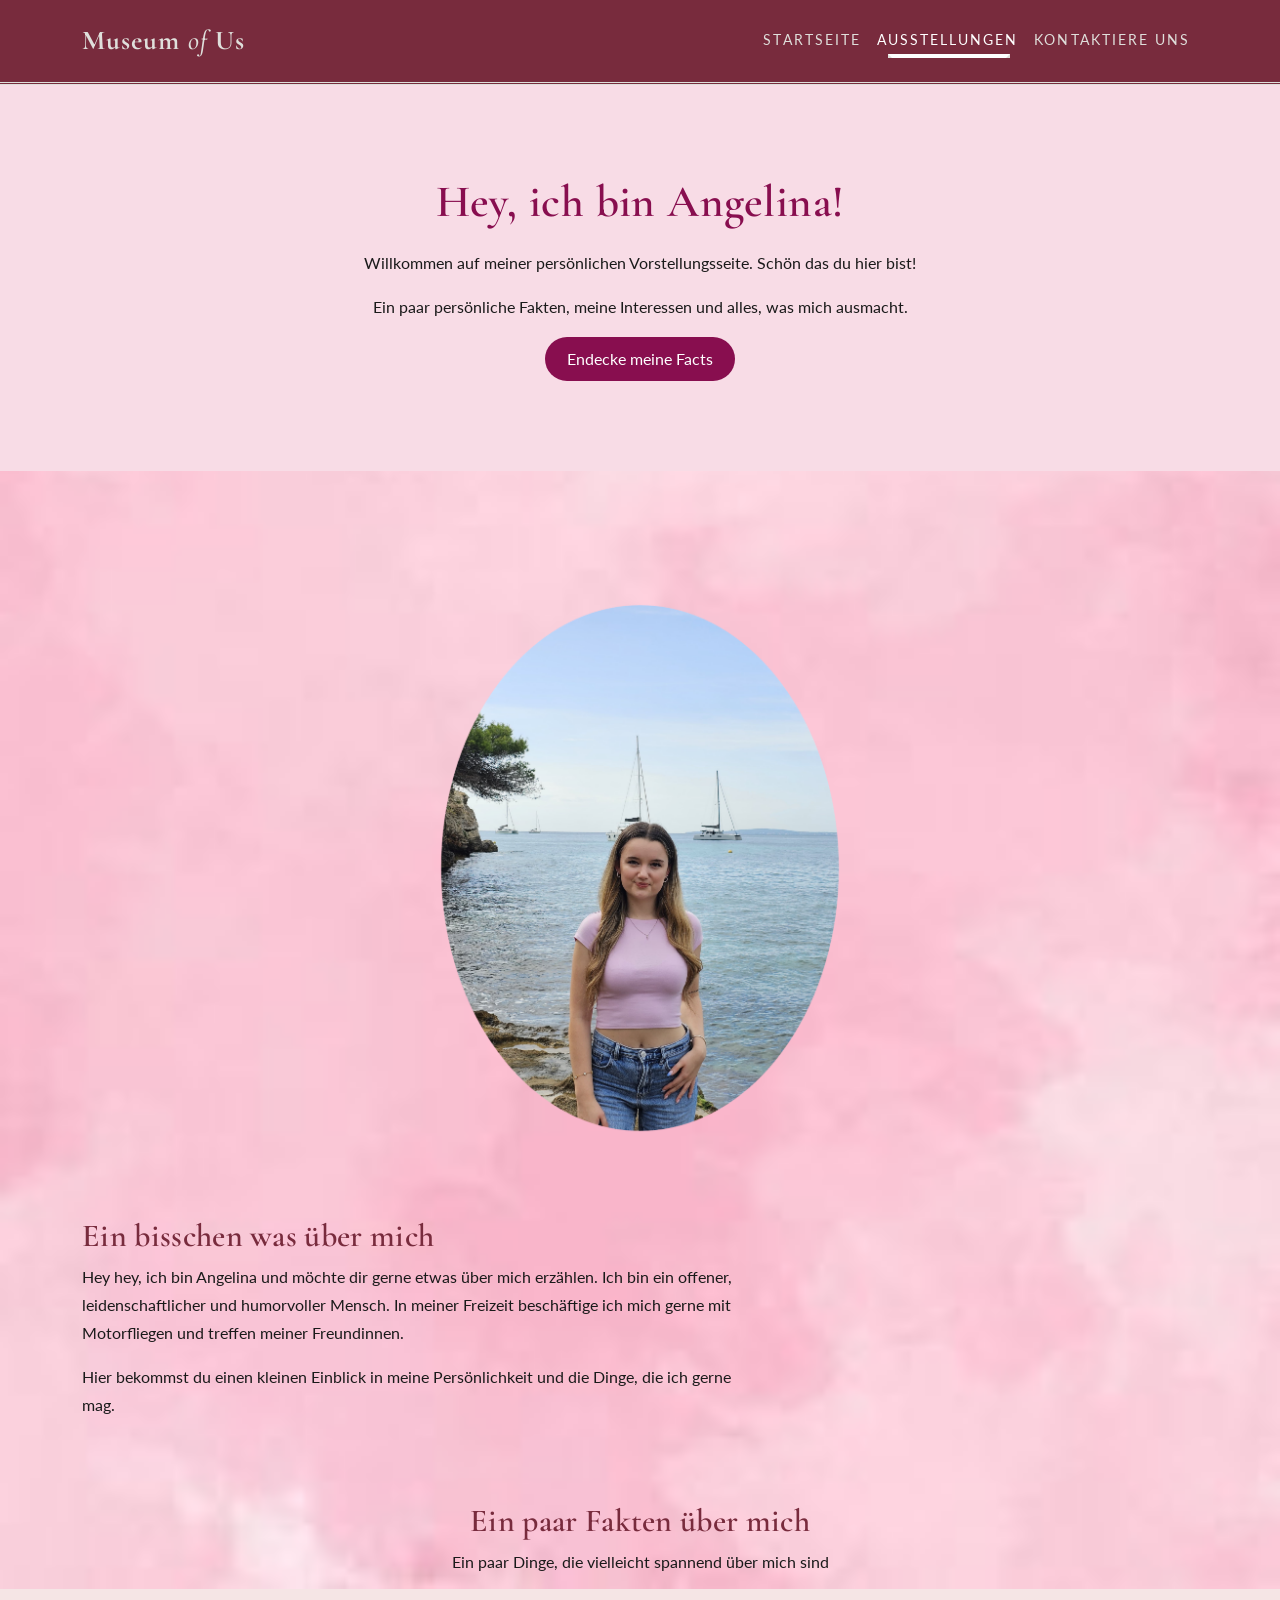
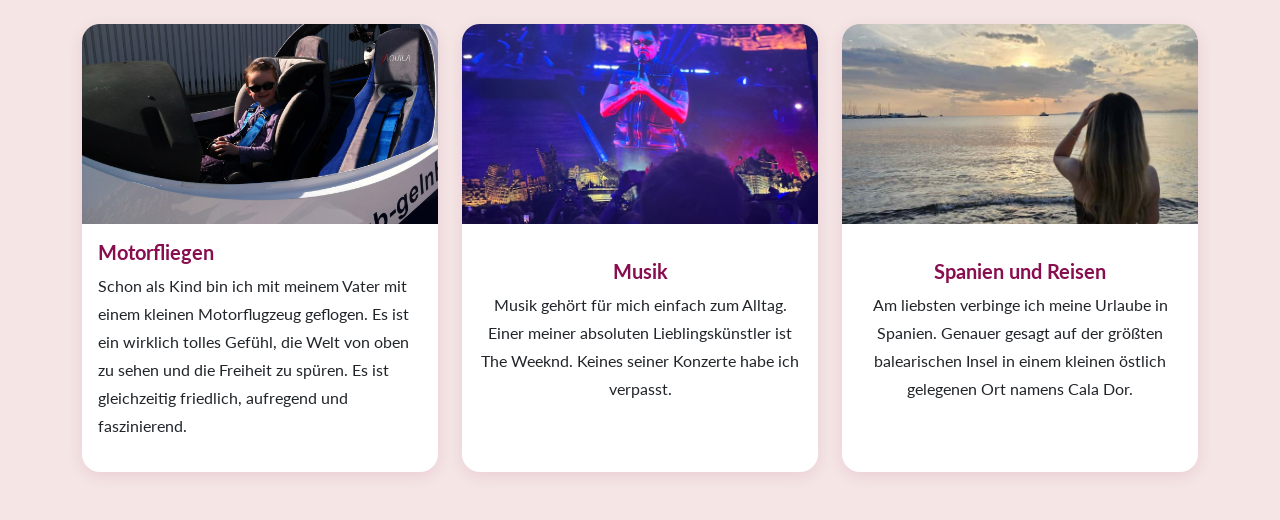
==== commit 32687c5d: "Navbar und dein Bild" ====
--- a/angelina.html
+++ b/angelina.html
@@ -1,29 +1,66 @@
+
 <!DOCTYPE html>
 <html lang="de">
 <head>
-        <meta charset="UTF-8">
-        <meta name="viewport" content="width=device-width, initial-scale=1.0">
-
-        <title> Über mich</title>
-
-        <link href="https://cdn.jsdelivr.net/npm/bootstrap@5.3.8/dist/css/bootstrap.min.css" rel="stylesheet">
-        <link rel="stylesheet" href="style.css">
-    </head>
-   
-    <body class="ueber-mich-seite">
-        <nav class="navbar navbar-expand-lg nabar light">
-            <div class="container">
-
-                <a class="navbar-brand" href="startseite.html">Museum of Us</a>
-
-                <div class="navbar-nav" ms-auto>
-                    <a class="nav-link" href="startseite.html">Startseite</a>
-                    <a class="nav-link" href="angelina.html">Über Angelina</a>
-                    <a class="nav-link" href="kontakt.html">Kontaktiere uns</a>
-                </div>
-                    
+    <meta charset="UTF-8">
+    <meta name="viewport" content="width=device-width, initial-scale=1.0">
+
+    <title>Über mich</title>
+
+    <link href="https://cdn.jsdelivr.net/npm/bootstrap@5.3.3/dist/css/bootstrap.min.css" rel="stylesheet">
+
+    <link rel="preconnect" href="https://fonts.googleapis.com">
+    <link rel="preconnect" href="https://fonts.gstatic.com" crossorigin>
+    <link href="https://fonts.googleapis.com/css2?family=Cormorant+Garamond:ital,wght@0,500;0,600;0,700;1,500&family=Lato:wght@300;400;700&display=swap" rel="stylesheet">
+
+    <link rel="stylesheet" href="style.css">
+</head>
+
+<body class="ueber-mich-seite">
+
+    <a class="visually-hidden-focusable skip-link" href="#hauptinhalt">Zum Hauptinhalt springen</a>
+
+    <nav class="navbar navbar-expand-lg sticky-top museum-navbar" data-bs-theme="dark" aria-label="Hauptnavigation">
+        <div class="container">
+
+            <a class="navbar-brand" href="startseite.html">Museum <span class="brand-of">of</span> Us</a>
+
+            <button class="navbar-toggler" type="button" data-bs-toggle="collapse" data-bs-target="#navbarInhalt"
+                aria-controls="navbarInhalt" aria-expanded="false" aria-label="Navigation ein- oder ausklappen">
+                <span class="navbar-toggler-icon"></span>
+            </button>
+
+            <div class="collapse navbar-collapse" id="navbarInhalt">
+                <ul class="navbar-nav ms-auto mb-2 mb-lg-0">
+
+                    <li class="nav-item">
+                        <a class="nav-link" href="startseite.html">Startseite</a>
+                    </li>
+
+                    <li class="nav-item dropdown">
+                        <a class="nav-link dropdown-toggle active" href="#" id="dropdownAusstellungen" role="button"
+                            data-bs-toggle="dropdown" aria-expanded="false">
+                            Ausstellungen
+                        </a>
+
+                        <ul class="dropdown-menu dropdown-menu-end museum-dropdown" aria-labelledby="dropdownAusstellungen">
+                            <li><a class="dropdown-item" href="lenja.html">Über Lenja</a></li>
+                            <li><a class="dropdown-item" href="angelina.html">Über Angelina</a></li>
+                        </ul>
+                    </li>
+
+                    <li class="nav-item">
+                        <a class="nav-link" href="kontakt.html">Kontaktiere uns</a>
+                    </li>
+
+                </ul>
             </div>
-        </nav>
+        </div>
+    </nav>
+
+    <main id="hauptinhalt">
+
+
 
 
 
@@ -50,8 +87,8 @@
                     <div class="row align-items-center g-4>
 
                         <div class="col-md-5 text-center">
-                            <img src="images/angelina.jpg"
-                             class="img-fluid rounded-circle"
+                            <img src="images/angelinabild.png"
+                             class="portrait"
                              alt="Mein Foto">
 
                         </div>
@@ -155,9 +192,12 @@
 
              </section>
              
-                   
-            </body>
-            </html>
+             </main>
+
+<script src="https://cdn.jsdelivr.net/npm/bootstrap@5.3.3/dist/js/bootstrap.bundle.min.js"></script>
+
+</body>
+</html>      
 
                         
                 
--- a/style.css
+++ b/style.css
@@ -326,14 +326,31 @@
 
 .left-image {
     transform: rotate(-8deg);
-    left: -180px
+    right: 180px
 }
 
 .right-image {
     transform: rotate(8deg);
     right: -80px
 }
-
+/* Smartphone */
+@media (max-width: 767px) {
+
+    .side-image {
+        width: 100%;
+        height: auto;
+    }
+
+    .left-image {
+        display:none;
+    }
+
+    .right-image {
+        left: 0;
+        transform: rotate(-5deg);
+    }
+
+}
 /* ---------------------------------------------------------------------
    5. ALLGEMEINE ABSCHNITTE
    --------------------------------------------------------------------- */
@@ -831,19 +848,7 @@
     min-height: 100vh;
 }
 
-/* Navigation nur auf Angelinas Seite */
-.ueber-mich-seite .navbar {
-    background-color: #f8dce6;
-}
-
-.ueber-mich-seite .navbar-brand {
-    color: #880e4f;
-    font-weight: bold;
-}
-
-.ueber-mich-seite .nav-link {
-    color: #880e4f;
-}
+
 
 
 /* Begrüßungsbereich */
@@ -883,10 +888,12 @@
 
 /* Portrait */
 .portrait {
-    width: 300px;
-    height: 350px;
-    object-fit: cover;
-    border-radius: 20px;
+    width: 650px;
+    max-width: 100%;
+    height: auto;
+    display: block;
+    margin-left: auto;
+    margin-right: auto;
 }
 
 /* Facts-Bereich */
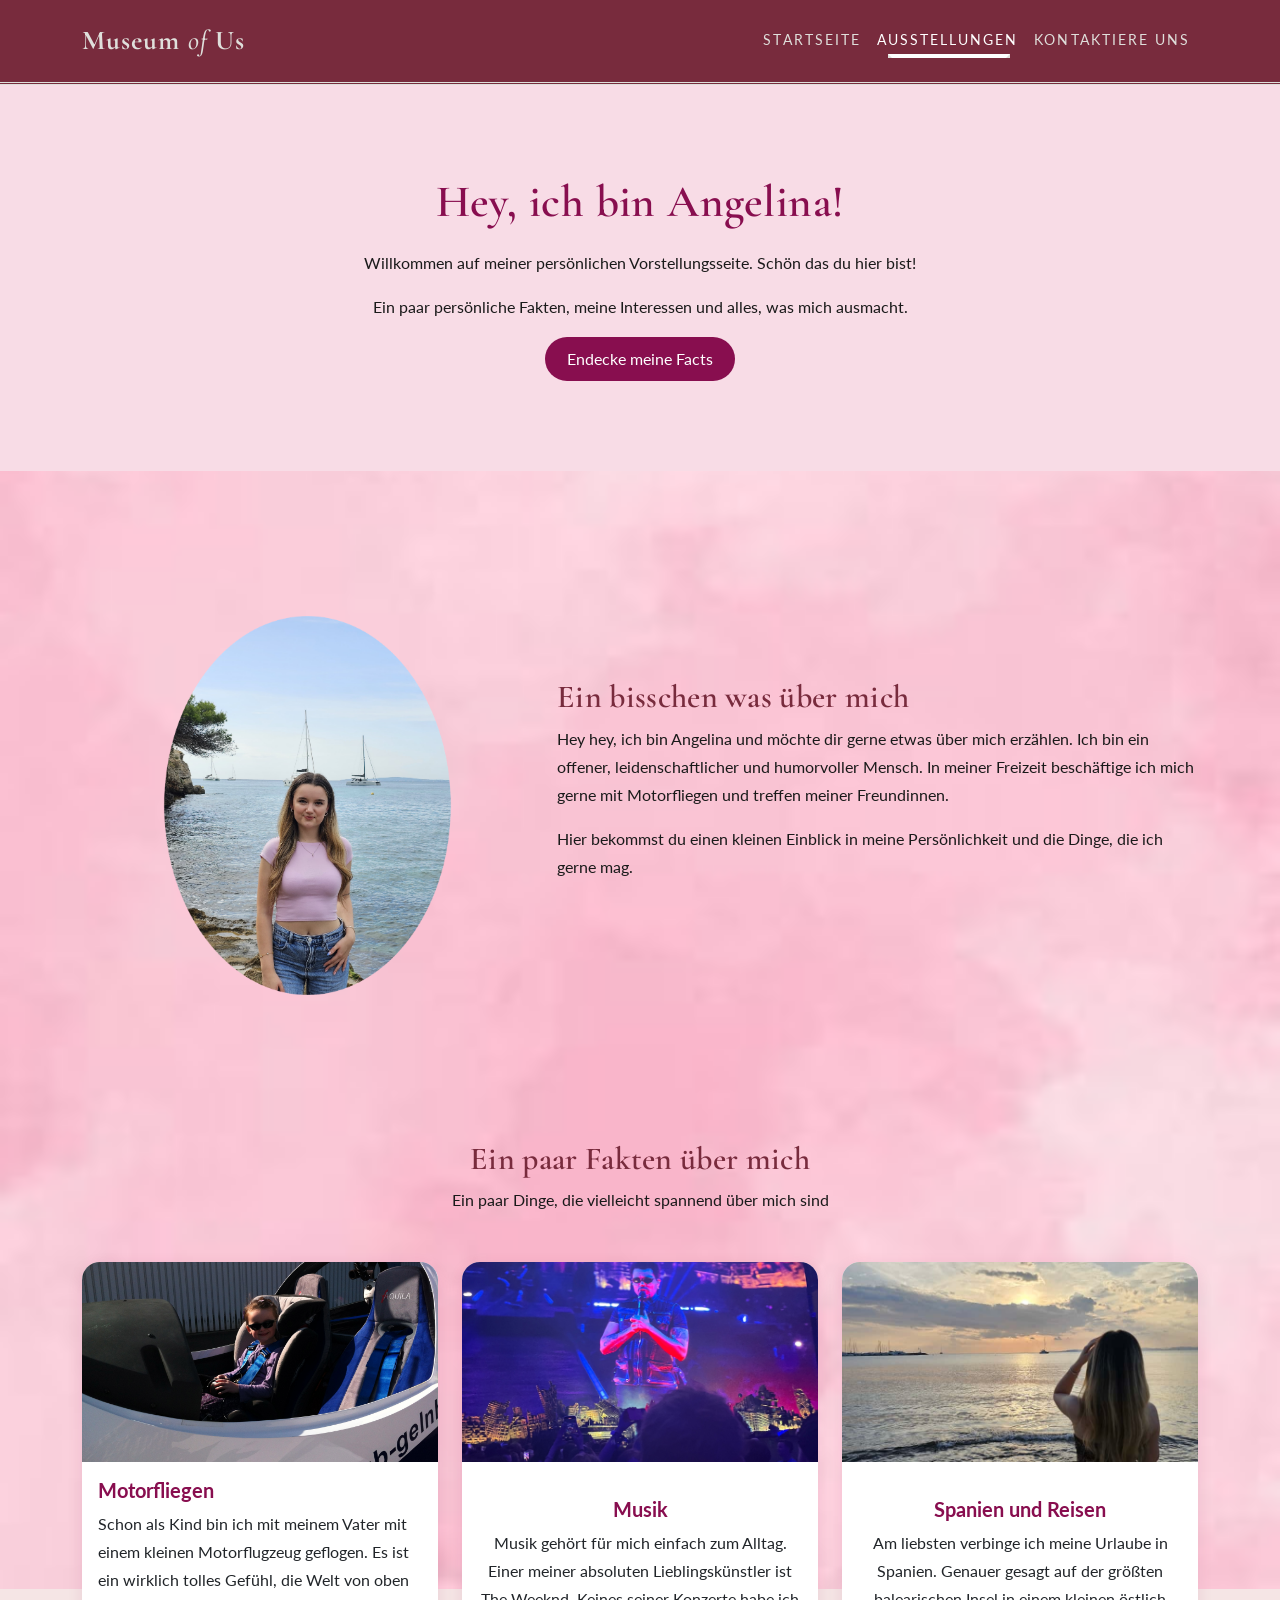
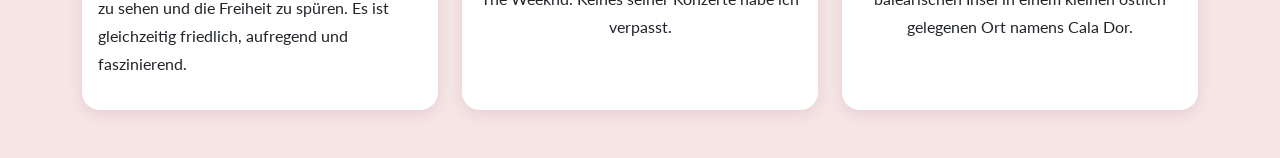
==== commit fecfa557: "dein Bild oval" ====
--- a/angelina.html
+++ b/angelina.html
@@ -84,13 +84,12 @@
 
          <section class="container my-5">
 
-                    <div class="row align-items-center g-4>
+                    <div class="row align-items-center g-4">
 
                         <div class="col-md-5 text-center">
                             <img src="images/angelinabild.png"
                              class="portrait"
                              alt="Mein Foto">
-
                         </div>
 
                         <div class="col-md-7">
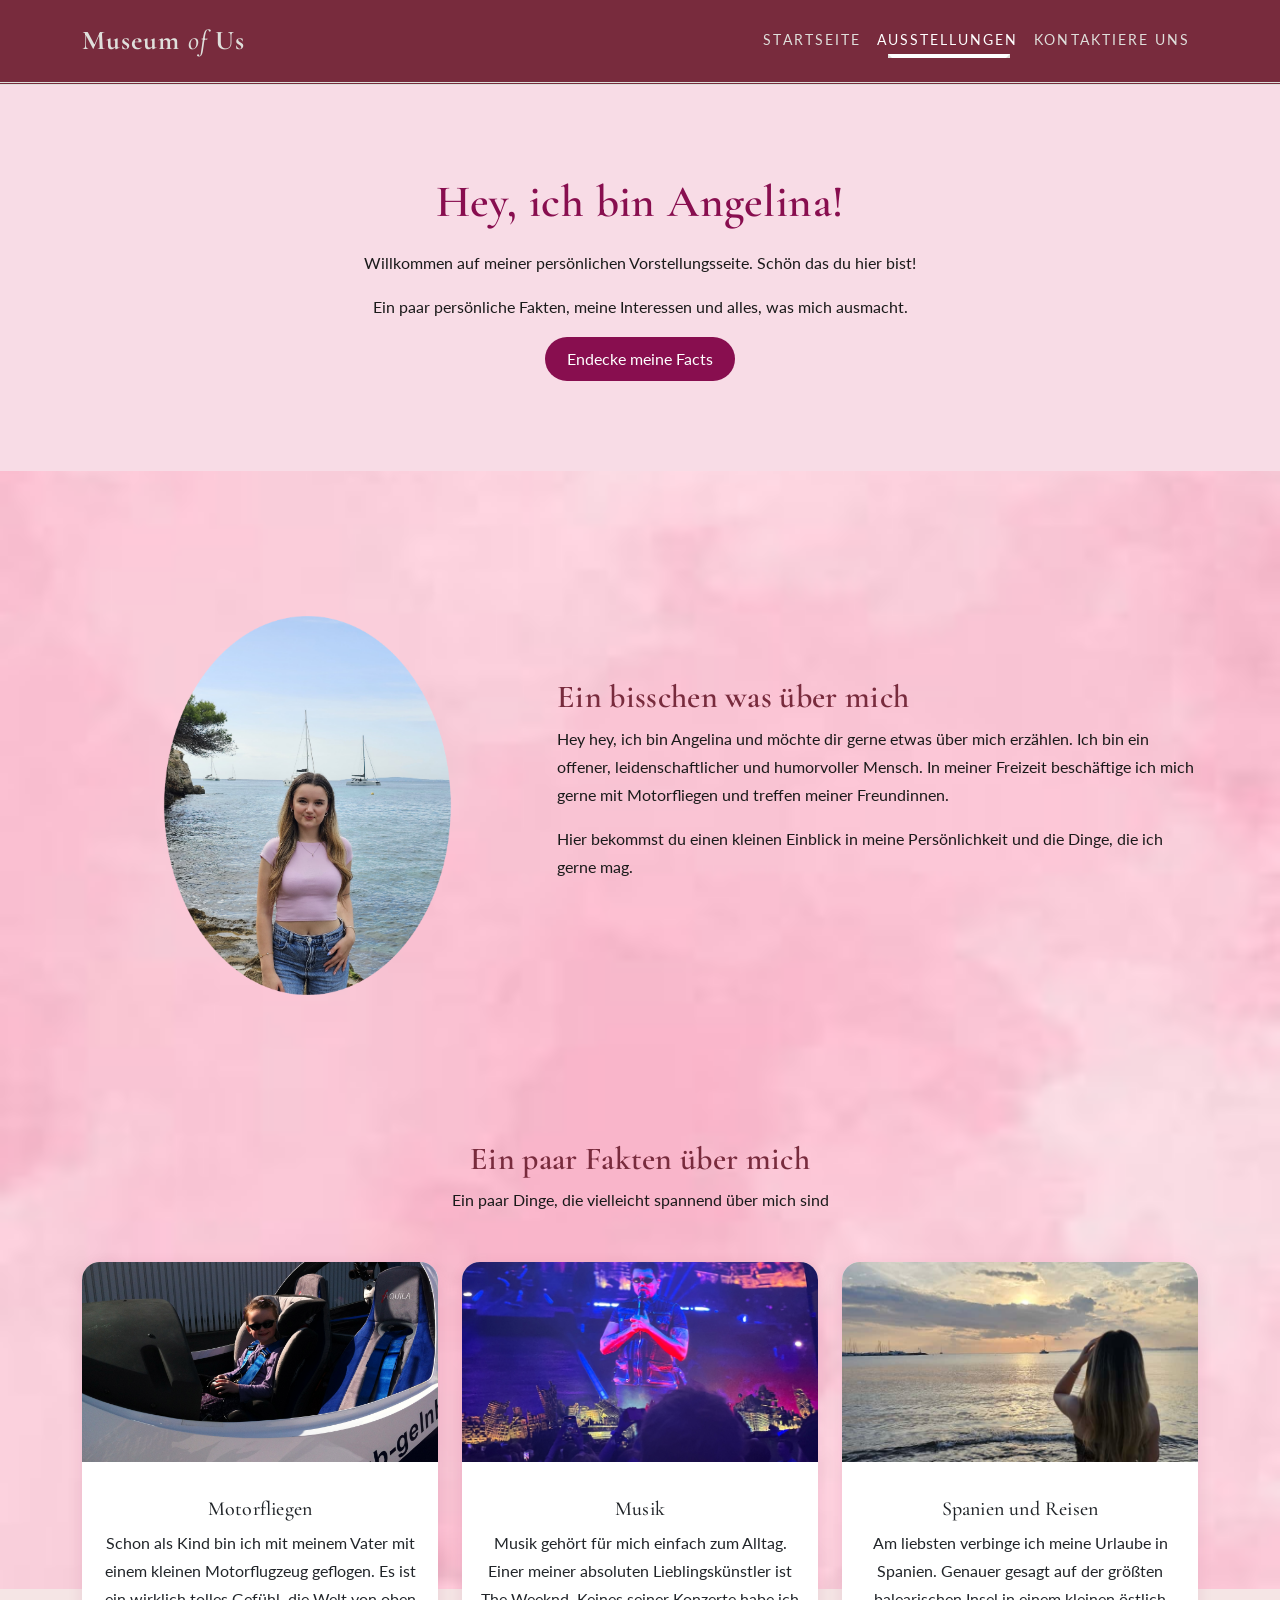
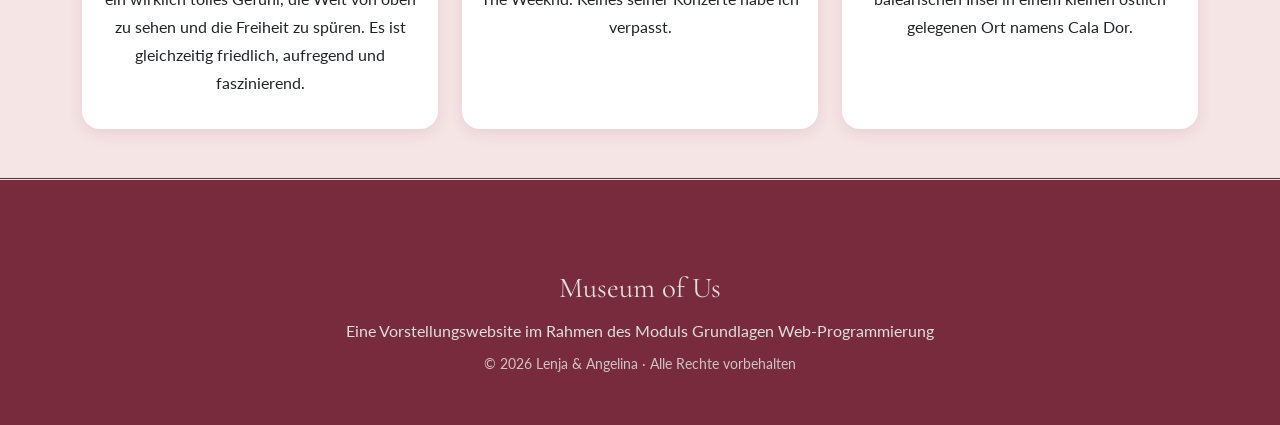
==== commit 1970d4d1: "Details verbessert" ====
--- a/angelina.html
+++ b/angelina.html
@@ -20,6 +20,7 @@
 
     <a class="visually-hidden-focusable skip-link" href="#hauptinhalt">Zum Hauptinhalt springen</a>
 
+    <header>
     <nav class="navbar navbar-expand-lg sticky-top museum-navbar" data-bs-theme="dark" aria-label="Hauptnavigation">
         <div class="container">
 
@@ -45,7 +46,8 @@
 
                         <ul class="dropdown-menu dropdown-menu-end museum-dropdown" aria-labelledby="dropdownAusstellungen">
                             <li><a class="dropdown-item" href="lenja.html">Über Lenja</a></li>
-                            <li><a class="dropdown-item" href="angelina.html">Über Angelina</a></li>
+                            <!-- FIX 6: active und aria-current="page" ergänzt -->
+                            <li><a class="dropdown-item active" aria-current="page" href="angelina.html">Über Angelina</a></li>
                         </ul>
                     </li>
 
@@ -57,12 +59,9 @@
             </div>
         </div>
     </nav>
+    </header>
 
     <main id="hauptinhalt">
-
-
-
-
 
         <header class=" about-header text-center">
             <div class="container">
@@ -132,9 +131,11 @@
                                         class="card-img-top" 
                                         alt="Motorfliegen">
 
-                                   <div class="card-body" text-center">
+                                   <!-- FIX 1: class="card-body text-center" korrekt geschrieben -->
+                                   <div class="card-body text-center">
                         
-                                        <h5> Motorfliegen</h5>
+                                        <!-- FIX 4: h3 mit Klasse h5 statt h5 (Überschriften-Hierarchie) -->
+                                        <h3 class="h5"> Motorfliegen</h3>
                                         <p>
                                             Schon als Kind bin ich mit meinem Vater mit einem kleinen Motorflugzeug geflogen. Es ist ein wirklich tolles Gefühl, die Welt von oben zu sehen und die Freiheit zu spüren. Es ist gleichzeitig friedlich, aufregend und faszinierend.
                                         </p>
@@ -156,7 +157,7 @@
 
                                      <div class="card-body text-center">
 
-                                          <h5>Musik</h5>
+                                          <h3 class="h5">Musik</h3>
 
                                           <p> 
                                               Musik gehört für mich einfach zum Alltag. Einer meiner absoluten Lieblingskünstler ist The Weeknd. Keines seiner Konzerte habe ich verpasst.
@@ -175,7 +176,7 @@
 
                                      <div class="card-body text-center">
 
-                                          <h5>Spanien und Reisen</h5>
+                                          <h3 class="h5">Spanien und Reisen</h3>
                                           <p>
                                               Am liebsten verbinge ich meine Urlaube in Spanien. Genauer gesagt auf der größten balearischen Insel in einem kleinen östlich gelegenen Ort namens Cala Dor.
 
@@ -193,10 +194,16 @@
              
              </main>
 
+<footer class="museum-footer">
+    <div class="container text-center">
+        <p class="footer-title">Museum of Us</p>
+        <p class="footer-text">Eine Vorstellungswebsite im Rahmen des Moduls Grundlagen Web-Programmierung</p>
+        <p class="footer-small">© <span id="jahr">2026</span> Lenja &amp; Angelina · Alle Rechte vorbehalten</p>
+    </div>
+</footer>
+
 <script src="https://cdn.jsdelivr.net/npm/bootstrap@5.3.3/dist/js/bootstrap.bundle.min.js"></script>
+<script src="script.js"></script>
 
 </body>
-</html>      
-
-                        
-                +</html>             
--- a/style.css
+++ b/style.css
@@ -452,7 +452,7 @@
 .exhibit-plaque {
   text-align: center;
   color: var(--farbe-creme);
-  padding: 1.75rem 0.5rem 0.5rem;            /* seitlich Platz für die Pfeile */ /* UX-Verbesserung: seitlicher Platz wird nicht mehr gebraucht */
+  padding: 1.75rem 5rem 0.5rem;
 }
 
 .exhibit-plaque h3 {
@@ -464,6 +464,20 @@
 .exhibit-plaque p {
   margin: 0;
   font-size: 0.95rem;
+}
+@media (max-width: 576px) {
+  .museum-carousel .exhibit-plaque {
+    padding-left: 3.5rem;
+    padding-right: 3.5rem;
+  }
+
+  .museum-carousel .carousel-control-prev {
+    left: 0.25rem;
+  }
+
+  .museum-carousel .carousel-control-next {
+    right: 0.25rem;
+  }
 }
 
 .museum-carousel .carousel-indicators {
@@ -726,8 +740,8 @@
 
 .lenja-portrait-frame img {
     width: 100%;
-    height: 480px;
-    object-fit: cover;
+    height: auto;
+    object-fit: contain;
 }
 
 /* Urlaubsorte Bilder anordnen */
@@ -780,6 +794,27 @@
   width: 100%;
   height: auto;
   display: block;
+}
+
+/* Anpassungen für die Handy-Ansicht */
+@media (max-width: 767px) {
+
+    /* Abstand zwischen Navbar und Begrüßung */
+    .lenja-intro {
+        padding-top: 20px;
+        padding-bottom: 10px;
+    }
+
+    /* Abstand zwischen Text und Bild */
+    .lenja-intro .col-md-6 {
+        margin-bottom: 15px;
+    }
+
+    /* Abstand vor "Mehr als nur Gegenstände" */
+    .lenja-objekte {
+        margin-top: 10px;
+    }
+
 }
 
 /* Kontaktbereich */
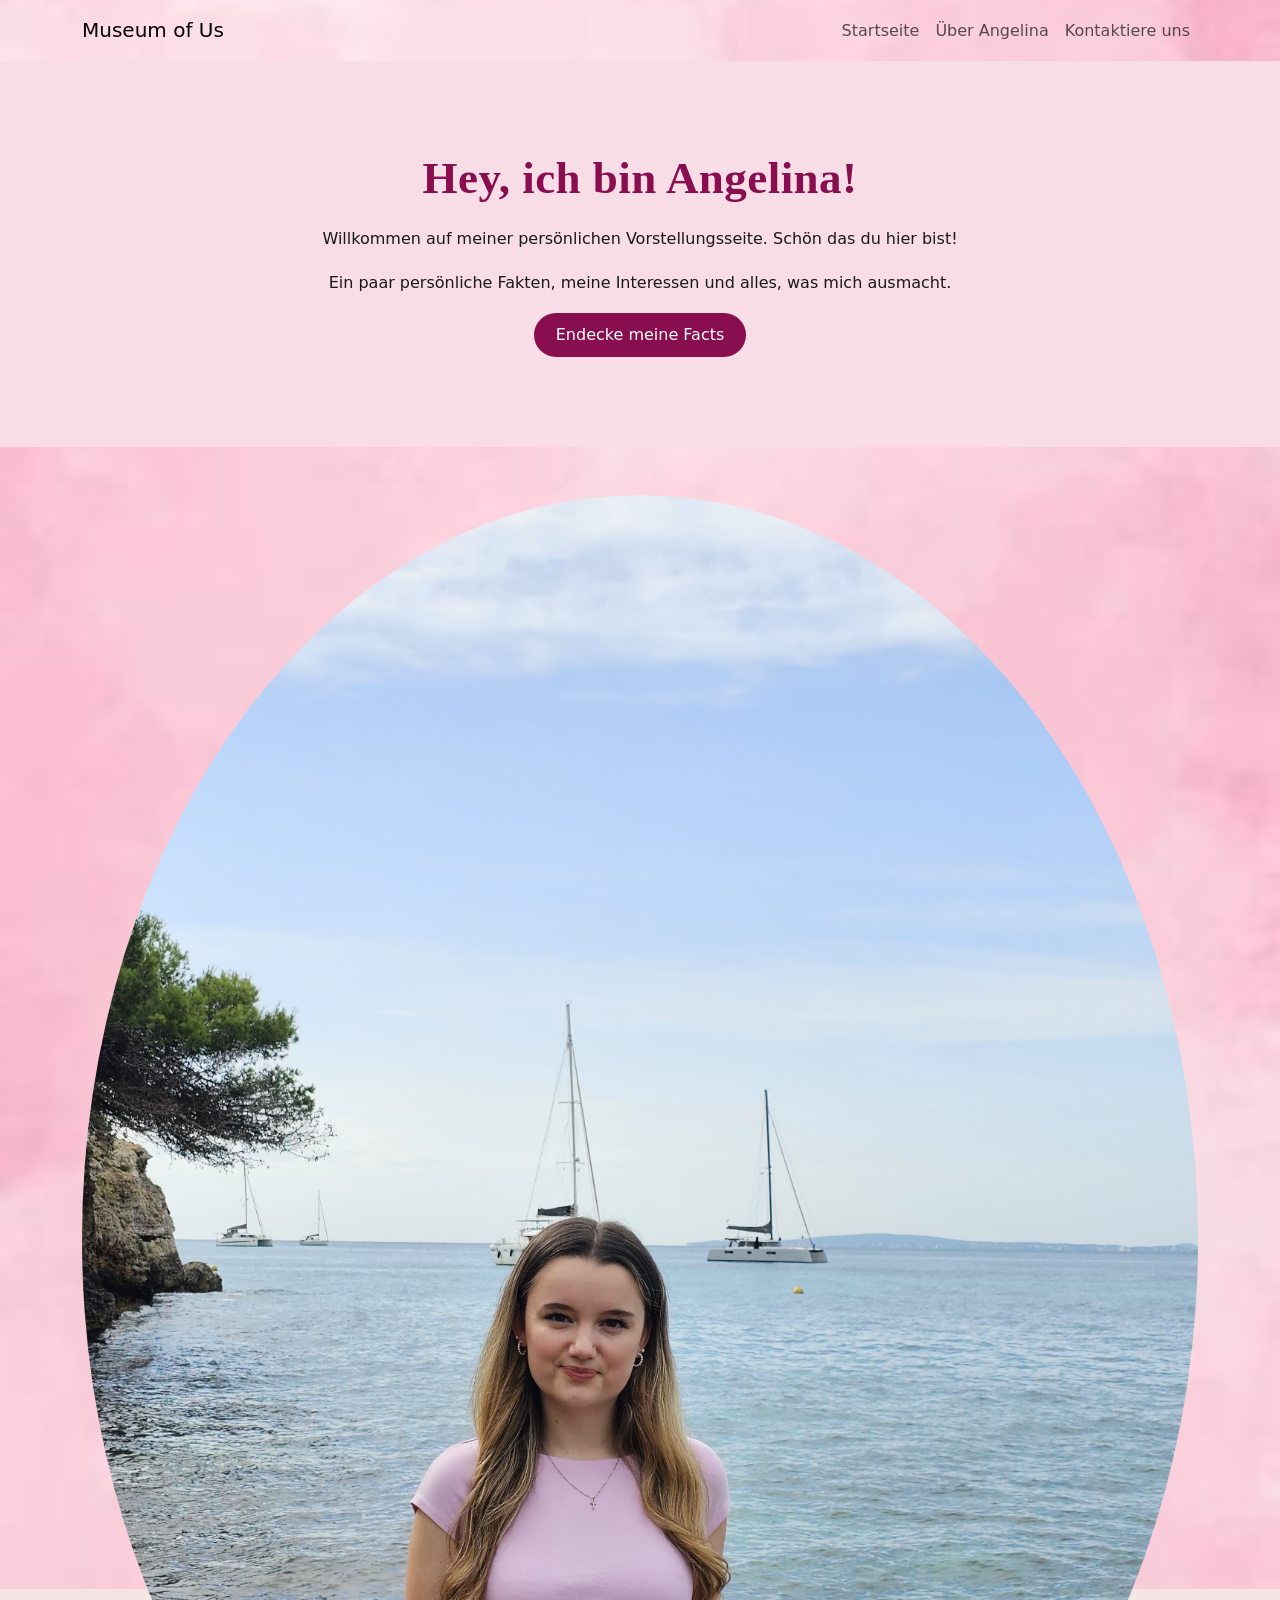
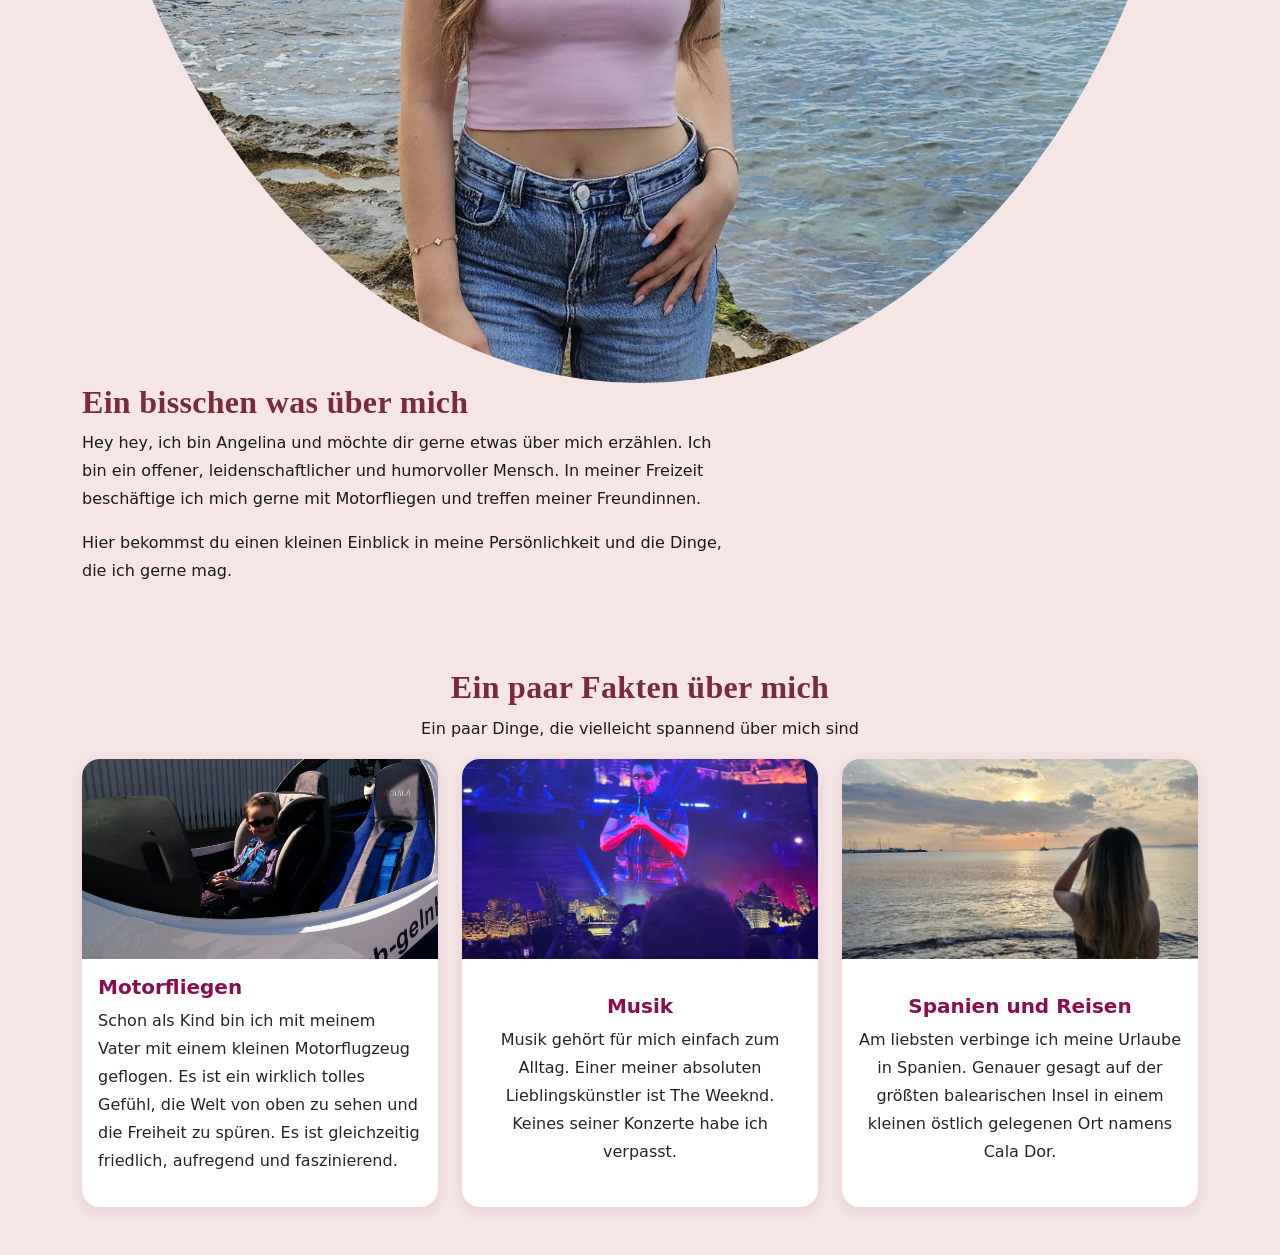
==== commit 1663b50e: "lenja.html" ====
--- a/angelina.html
+++ b/angelina.html
@@ -1,67 +1,31 @@
-
 <!DOCTYPE html>
 <html lang="de">
 <head>
-    <meta charset="UTF-8">
-    <meta name="viewport" content="width=device-width, initial-scale=1.0">
+        <meta charset="UTF-8">
+        <meta name="viewport" content="width=device-width, initial-scale=1.0">
 
-    <title>Über mich</title>
+        <title> Über mich</title>
 
-    <link href="https://cdn.jsdelivr.net/npm/bootstrap@5.3.3/dist/css/bootstrap.min.css" rel="stylesheet">
+        <link href="https://cdn.jsdelivr.net/npm/bootstrap@5.3.8/dist/css/bootstrap.min.css" rel="stylesheet">
+        <link rel="stylesheet" href="style.css">
+    </head>
+   
+    <body class="ueber-mich-seite">
+        <nav class="navbar navbar-expand-lg nabar light">
+            <div class="container">
 
-    <link rel="preconnect" href="https://fonts.googleapis.com">
-    <link rel="preconnect" href="https://fonts.gstatic.com" crossorigin>
-    <link href="https://fonts.googleapis.com/css2?family=Cormorant+Garamond:ital,wght@0,500;0,600;0,700;1,500&family=Lato:wght@300;400;700&display=swap" rel="stylesheet">
+                <a class="navbar-brand" href="startseite.html">Museum of Us</a>
 
-    <link rel="stylesheet" href="style.css">
-</head>
+                <div class="navbar-nav" ms-auto>
+                    <a class="nav-link" href="startseite.html">Startseite</a>
+                    <a class="nav-link" href="angelina.html">Über Angelina</a>
+                    <a class="nav-link" href="kontakt.html">Kontaktiere uns</a>
+                </div>
+                    
+            </div>
+        </nav>
 
-<body class="ueber-mich-seite">
 
-    <a class="visually-hidden-focusable skip-link" href="#hauptinhalt">Zum Hauptinhalt springen</a>
-
-    <header>
-    <nav class="navbar navbar-expand-lg sticky-top museum-navbar" data-bs-theme="dark" aria-label="Hauptnavigation">
-        <div class="container">
-
-            <a class="navbar-brand" href="startseite.html">Museum <span class="brand-of">of</span> Us</a>
-
-            <button class="navbar-toggler" type="button" data-bs-toggle="collapse" data-bs-target="#navbarInhalt"
-                aria-controls="navbarInhalt" aria-expanded="false" aria-label="Navigation ein- oder ausklappen">
-                <span class="navbar-toggler-icon"></span>
-            </button>
-
-            <div class="collapse navbar-collapse" id="navbarInhalt">
-                <ul class="navbar-nav ms-auto mb-2 mb-lg-0">
-
-                    <li class="nav-item">
-                        <a class="nav-link" href="startseite.html">Startseite</a>
-                    </li>
-
-                    <li class="nav-item dropdown">
-                        <a class="nav-link dropdown-toggle active" href="#" id="dropdownAusstellungen" role="button"
-                            data-bs-toggle="dropdown" aria-expanded="false">
-                            Ausstellungen
-                        </a>
-
-                        <ul class="dropdown-menu dropdown-menu-end museum-dropdown" aria-labelledby="dropdownAusstellungen">
-                            <li><a class="dropdown-item" href="lenja.html">Über Lenja</a></li>
-                            <!-- FIX 6: active und aria-current="page" ergänzt -->
-                            <li><a class="dropdown-item active" aria-current="page" href="angelina.html">Über Angelina</a></li>
-                        </ul>
-                    </li>
-
-                    <li class="nav-item">
-                        <a class="nav-link" href="kontakt.html">Kontaktiere uns</a>
-                    </li>
-
-                </ul>
-            </div>
-        </div>
-    </nav>
-    </header>
-
-    <main id="hauptinhalt">
 
         <header class=" about-header text-center">
             <div class="container">
@@ -83,12 +47,13 @@
 
          <section class="container my-5">
 
-                    <div class="row align-items-center g-4">
+                    <div class="row align-items-center g-4>
 
                         <div class="col-md-5 text-center">
-                            <img src="images/angelinabild.png"
-                             class="portrait"
+                            <img src="images/angelina.jpg"
+                             class="img-fluid rounded-circle"
                              alt="Mein Foto">
+
                         </div>
 
                         <div class="col-md-7">
@@ -111,7 +76,7 @@
 
                 <section class="container my-5" id="facts">
 
-                    <div class="text-center mb-5">
+                    <div class="text-center md-5">
                         
                             <h2>Ein paar Fakten über mich</h2>
 
@@ -131,11 +96,9 @@
                                         class="card-img-top" 
                                         alt="Motorfliegen">
 
-                                   <!-- FIX 1: class="card-body text-center" korrekt geschrieben -->
-                                   <div class="card-body text-center">
+                                   <div class="card-body" text-center">
                         
-                                        <!-- FIX 4: h3 mit Klasse h5 statt h5 (Überschriften-Hierarchie) -->
-                                        <h3 class="h5"> Motorfliegen</h3>
+                                        <h5> Motorfliegen</h5>
                                         <p>
                                             Schon als Kind bin ich mit meinem Vater mit einem kleinen Motorflugzeug geflogen. Es ist ein wirklich tolles Gefühl, die Welt von oben zu sehen und die Freiheit zu spüren. Es ist gleichzeitig friedlich, aufregend und faszinierend.
                                         </p>
@@ -157,7 +120,7 @@
 
                                      <div class="card-body text-center">
 
-                                          <h3 class="h5">Musik</h3>
+                                          <h5>Musik</h5>
 
                                           <p> 
                                               Musik gehört für mich einfach zum Alltag. Einer meiner absoluten Lieblingskünstler ist The Weeknd. Keines seiner Konzerte habe ich verpasst.
@@ -176,7 +139,7 @@
 
                                      <div class="card-body text-center">
 
-                                          <h3 class="h5">Spanien und Reisen</h3>
+                                          <h5>Spanien und Reisen</h5>
                                           <p>
                                               Am liebsten verbinge ich meine Urlaube in Spanien. Genauer gesagt auf der größten balearischen Insel in einem kleinen östlich gelegenen Ort namens Cala Dor.
 
@@ -192,18 +155,9 @@
 
              </section>
              
-             </main>
+                   
+            </body>
+            </html>
 
-<footer class="museum-footer">
-    <div class="container text-center">
-        <p class="footer-title">Museum of Us</p>
-        <p class="footer-text">Eine Vorstellungswebsite im Rahmen des Moduls Grundlagen Web-Programmierung</p>
-        <p class="footer-small">© <span id="jahr">2026</span> Lenja &amp; Angelina · Alle Rechte vorbehalten</p>
-    </div>
-</footer>
-
-<script src="https://cdn.jsdelivr.net/npm/bootstrap@5.3.3/dist/js/bootstrap.bundle.min.js"></script>
-<script src="script.js"></script>
-
-</body>
-</html>             +                        
+                
--- a/style.css
+++ b/style.css
@@ -422,21 +422,6 @@
   margin: 0;
 }
 
-/* Bilderrahmen-Platzhalter: goldener Look wird bewusst vermieden, wir bleiben im Farbschema */
-.exhibit-frame {
-  aspect-ratio: 16 / 10;                   /* gleichbleibendes Seitenverhältnis */
-  display: flex;
-  align-items: center;
-  justify-content: center;
-  background: linear-gradient(135deg, #f5e5e5 0%, #e6c9cf 100%);
-  border: 10px solid var(--farbe-creme);
-  outline: 1px solid var(--farbe-creme);
-  outline-offset: 6px;
-  font-family: var(--schrift-titel);
-  font-size: clamp(1.6rem, 4vw, 2.6rem);
-  font-style: italic;
-  color: var(--farbe-weinrot);
-}
 
 /* Falls ihr echte Bilder einsetzt: gleiche Rahmung */
 .exhibit-img {
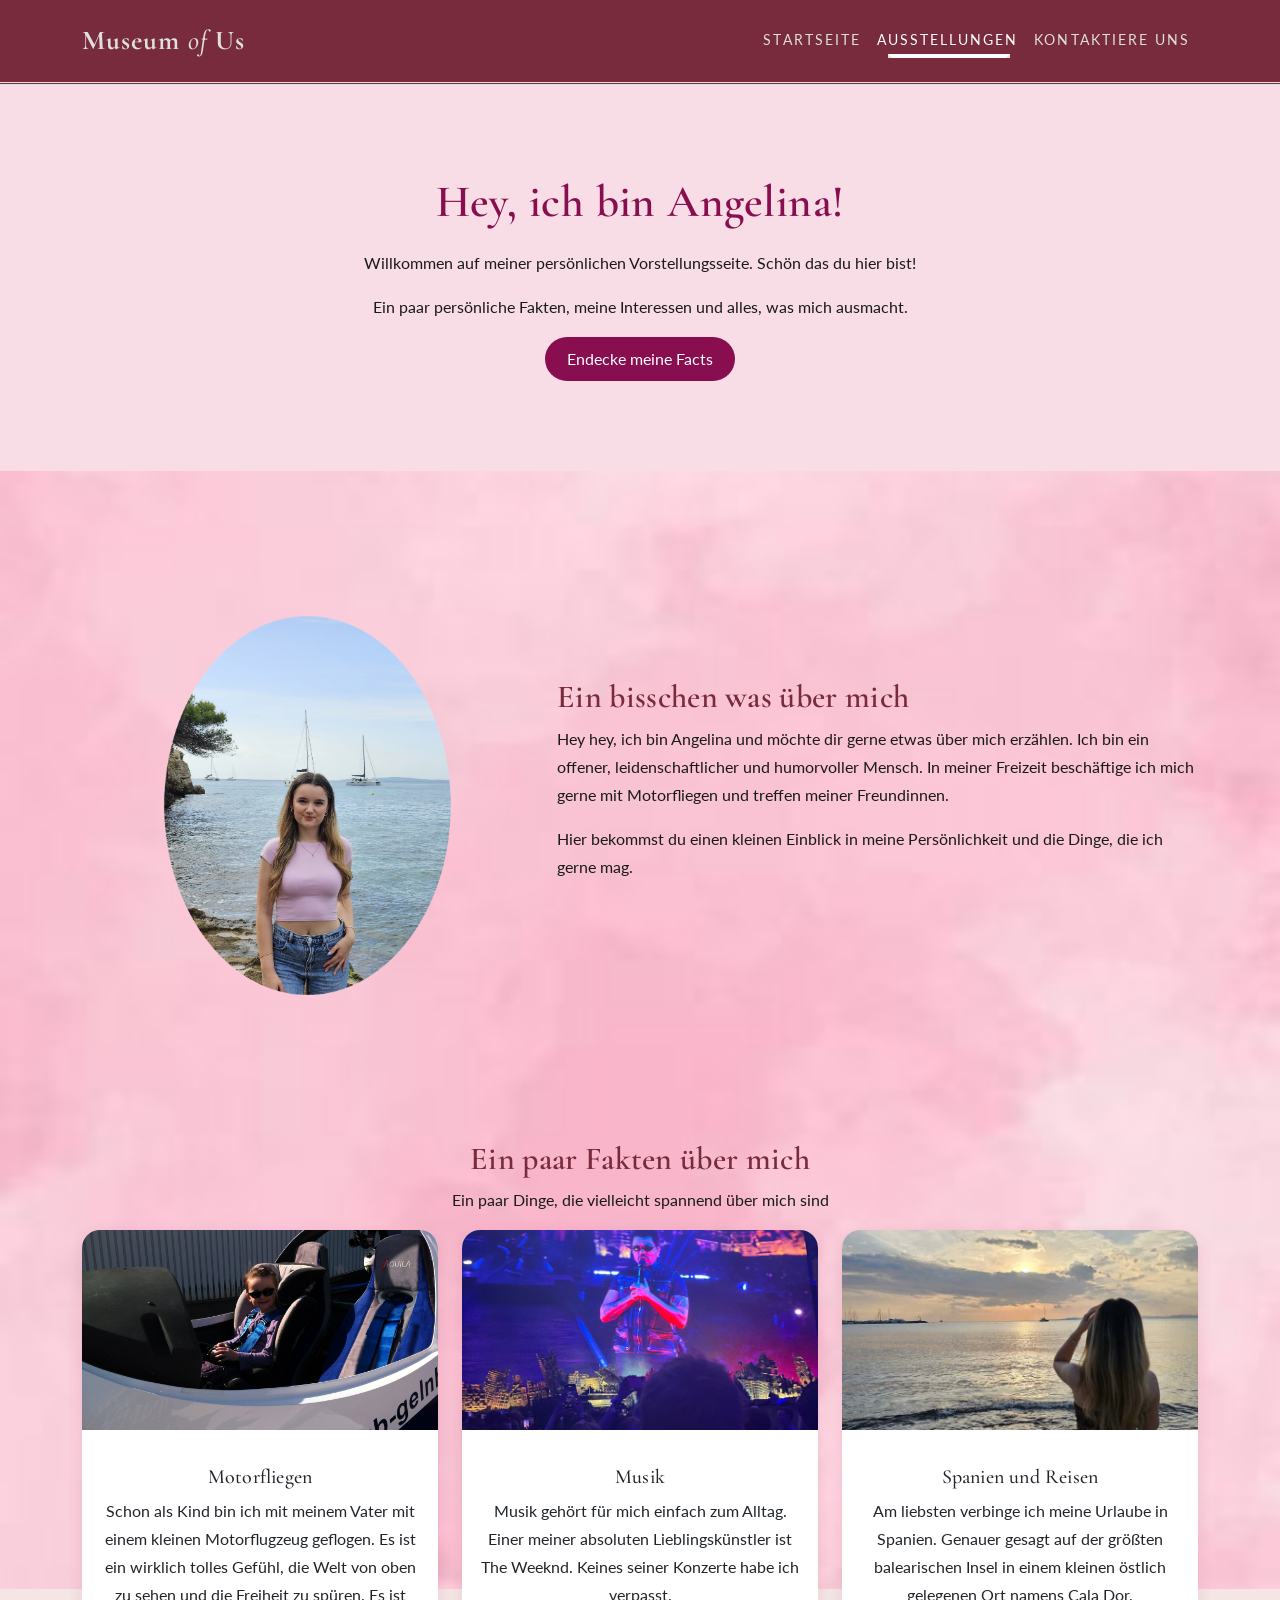
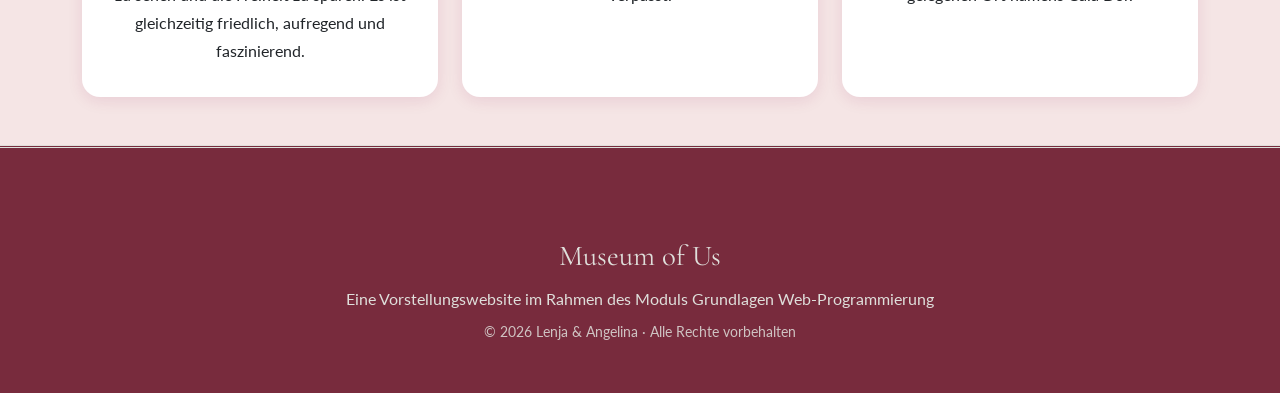
==== commit 81afaf19: "Merge branch 'main' of https://github.com/lenjabrb/lenjabrb.github.io" ====
--- a/angelina.html
+++ b/angelina.html
@@ -1,31 +1,67 @@
+
 <!DOCTYPE html>
 <html lang="de">
 <head>
-        <meta charset="UTF-8">
-        <meta name="viewport" content="width=device-width, initial-scale=1.0">
-
-        <title> Über mich</title>
-
-        <link href="https://cdn.jsdelivr.net/npm/bootstrap@5.3.8/dist/css/bootstrap.min.css" rel="stylesheet">
-        <link rel="stylesheet" href="style.css">
-    </head>
-   
-    <body class="ueber-mich-seite">
-        <nav class="navbar navbar-expand-lg nabar light">
-            <div class="container">
-
-                <a class="navbar-brand" href="startseite.html">Museum of Us</a>
-
-                <div class="navbar-nav" ms-auto>
-                    <a class="nav-link" href="startseite.html">Startseite</a>
-                    <a class="nav-link" href="angelina.html">Über Angelina</a>
-                    <a class="nav-link" href="kontakt.html">Kontaktiere uns</a>
-                </div>
-                    
+    <meta charset="UTF-8">
+    <meta name="viewport" content="width=device-width, initial-scale=1.0">
+
+    <title>Über mich</title>
+
+    <link href="https://cdn.jsdelivr.net/npm/bootstrap@5.3.3/dist/css/bootstrap.min.css" rel="stylesheet">
+
+    <link rel="preconnect" href="https://fonts.googleapis.com">
+    <link rel="preconnect" href="https://fonts.gstatic.com" crossorigin>
+    <link href="https://fonts.googleapis.com/css2?family=Cormorant+Garamond:ital,wght@0,500;0,600;0,700;1,500&family=Lato:wght@300;400;700&display=swap" rel="stylesheet">
+
+    <link rel="stylesheet" href="style.css">
+</head>
+
+<body class="ueber-mich-seite">
+
+    <a class="visually-hidden-focusable skip-link" href="#hauptinhalt">Zum Hauptinhalt springen</a>
+
+    <header>
+    <nav class="navbar navbar-expand-lg sticky-top museum-navbar" data-bs-theme="dark" aria-label="Hauptnavigation">
+        <div class="container">
+
+            <a class="navbar-brand" href="startseite.html">Museum <span class="brand-of">of</span> Us</a>
+
+            <button class="navbar-toggler" type="button" data-bs-toggle="collapse" data-bs-target="#navbarInhalt"
+                aria-controls="navbarInhalt" aria-expanded="false" aria-label="Navigation ein- oder ausklappen">
+                <span class="navbar-toggler-icon"></span>
+            </button>
+
+            <div class="collapse navbar-collapse" id="navbarInhalt">
+                <ul class="navbar-nav ms-auto mb-2 mb-lg-0">
+
+                    <li class="nav-item">
+                        <a class="nav-link" href="startseite.html">Startseite</a>
+                    </li>
+
+                    <li class="nav-item dropdown">
+                        <a class="nav-link dropdown-toggle active" href="#" id="dropdownAusstellungen" role="button"
+                            data-bs-toggle="dropdown" aria-expanded="false">
+                            Ausstellungen
+                        </a>
+
+                        <ul class="dropdown-menu dropdown-menu-end museum-dropdown" aria-labelledby="dropdownAusstellungen">
+                            <li><a class="dropdown-item" href="lenja.html">Über Lenja</a></li>
+                            <!-- FIX 6: active und aria-current="page" ergänzt -->
+                            <li><a class="dropdown-item active" aria-current="page" href="angelina.html">Über Angelina</a></li>
+                        </ul>
+                    </li>
+
+                    <li class="nav-item">
+                        <a class="nav-link" href="kontakt.html">Kontaktiere uns</a>
+                    </li>
+
+                </ul>
             </div>
-        </nav>
-
-
+        </div>
+    </nav>
+    </header>
+
+    <main id="hauptinhalt">
 
         <header class=" about-header text-center">
             <div class="container">
@@ -47,13 +83,12 @@
 
          <section class="container my-5">
 
-                    <div class="row align-items-center g-4>
+                    <div class="row align-items-center g-4">
 
                         <div class="col-md-5 text-center">
-                            <img src="images/angelina.jpg"
-                             class="img-fluid rounded-circle"
+                            <img src="images/angelinabild.png"
+                             class="portrait"
                              alt="Mein Foto">
-
                         </div>
 
                         <div class="col-md-7">
@@ -96,9 +131,11 @@
                                         class="card-img-top" 
                                         alt="Motorfliegen">
 
-                                   <div class="card-body" text-center">
+                                   <!-- FIX 1: class="card-body text-center" korrekt geschrieben -->
+                                   <div class="card-body text-center">
                         
-                                        <h5> Motorfliegen</h5>
+                                        <!-- FIX 4: h3 mit Klasse h5 statt h5 (Überschriften-Hierarchie) -->
+                                        <h3 class="h5"> Motorfliegen</h3>
                                         <p>
                                             Schon als Kind bin ich mit meinem Vater mit einem kleinen Motorflugzeug geflogen. Es ist ein wirklich tolles Gefühl, die Welt von oben zu sehen und die Freiheit zu spüren. Es ist gleichzeitig friedlich, aufregend und faszinierend.
                                         </p>
@@ -120,7 +157,7 @@
 
                                      <div class="card-body text-center">
 
-                                          <h5>Musik</h5>
+                                          <h3 class="h5">Musik</h3>
 
                                           <p> 
                                               Musik gehört für mich einfach zum Alltag. Einer meiner absoluten Lieblingskünstler ist The Weeknd. Keines seiner Konzerte habe ich verpasst.
@@ -139,7 +176,7 @@
 
                                      <div class="card-body text-center">
 
-                                          <h5>Spanien und Reisen</h5>
+                                          <h3 class="h5">Spanien und Reisen</h3>
                                           <p>
                                               Am liebsten verbinge ich meine Urlaube in Spanien. Genauer gesagt auf der größten balearischen Insel in einem kleinen östlich gelegenen Ort namens Cala Dor.
 
@@ -155,9 +192,18 @@
 
              </section>
              
-                   
-            </body>
-            </html>
-
-                        
-                +             </main>
+
+<footer class="museum-footer">
+    <div class="container text-center">
+        <p class="footer-title">Museum of Us</p>
+        <p class="footer-text">Eine Vorstellungswebsite im Rahmen des Moduls Grundlagen Web-Programmierung</p>
+        <p class="footer-small">© <span id="jahr">2026</span> Lenja &amp; Angelina · Alle Rechte vorbehalten</p>
+    </div>
+</footer>
+
+<script src="https://cdn.jsdelivr.net/npm/bootstrap@5.3.3/dist/js/bootstrap.bundle.min.js"></script>
+<script src="script.js"></script>
+
+</body>
+</html>             
